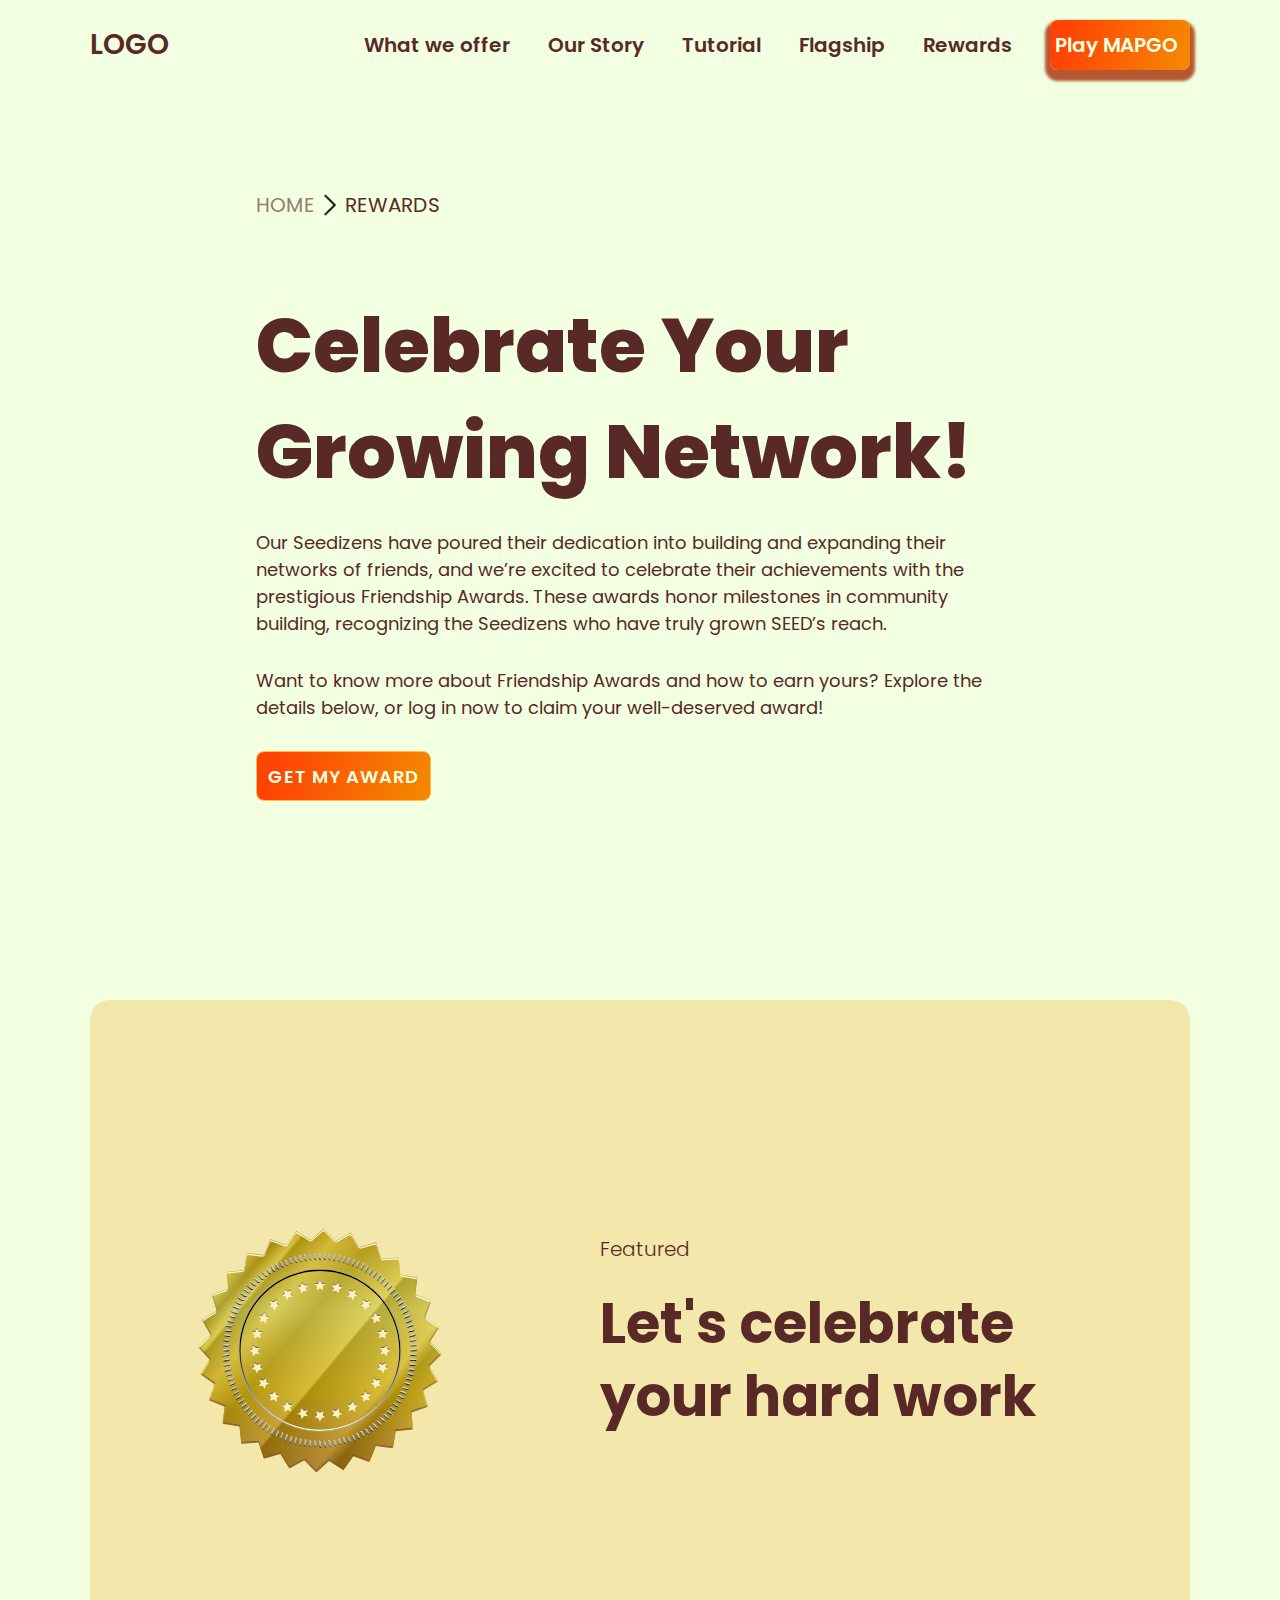
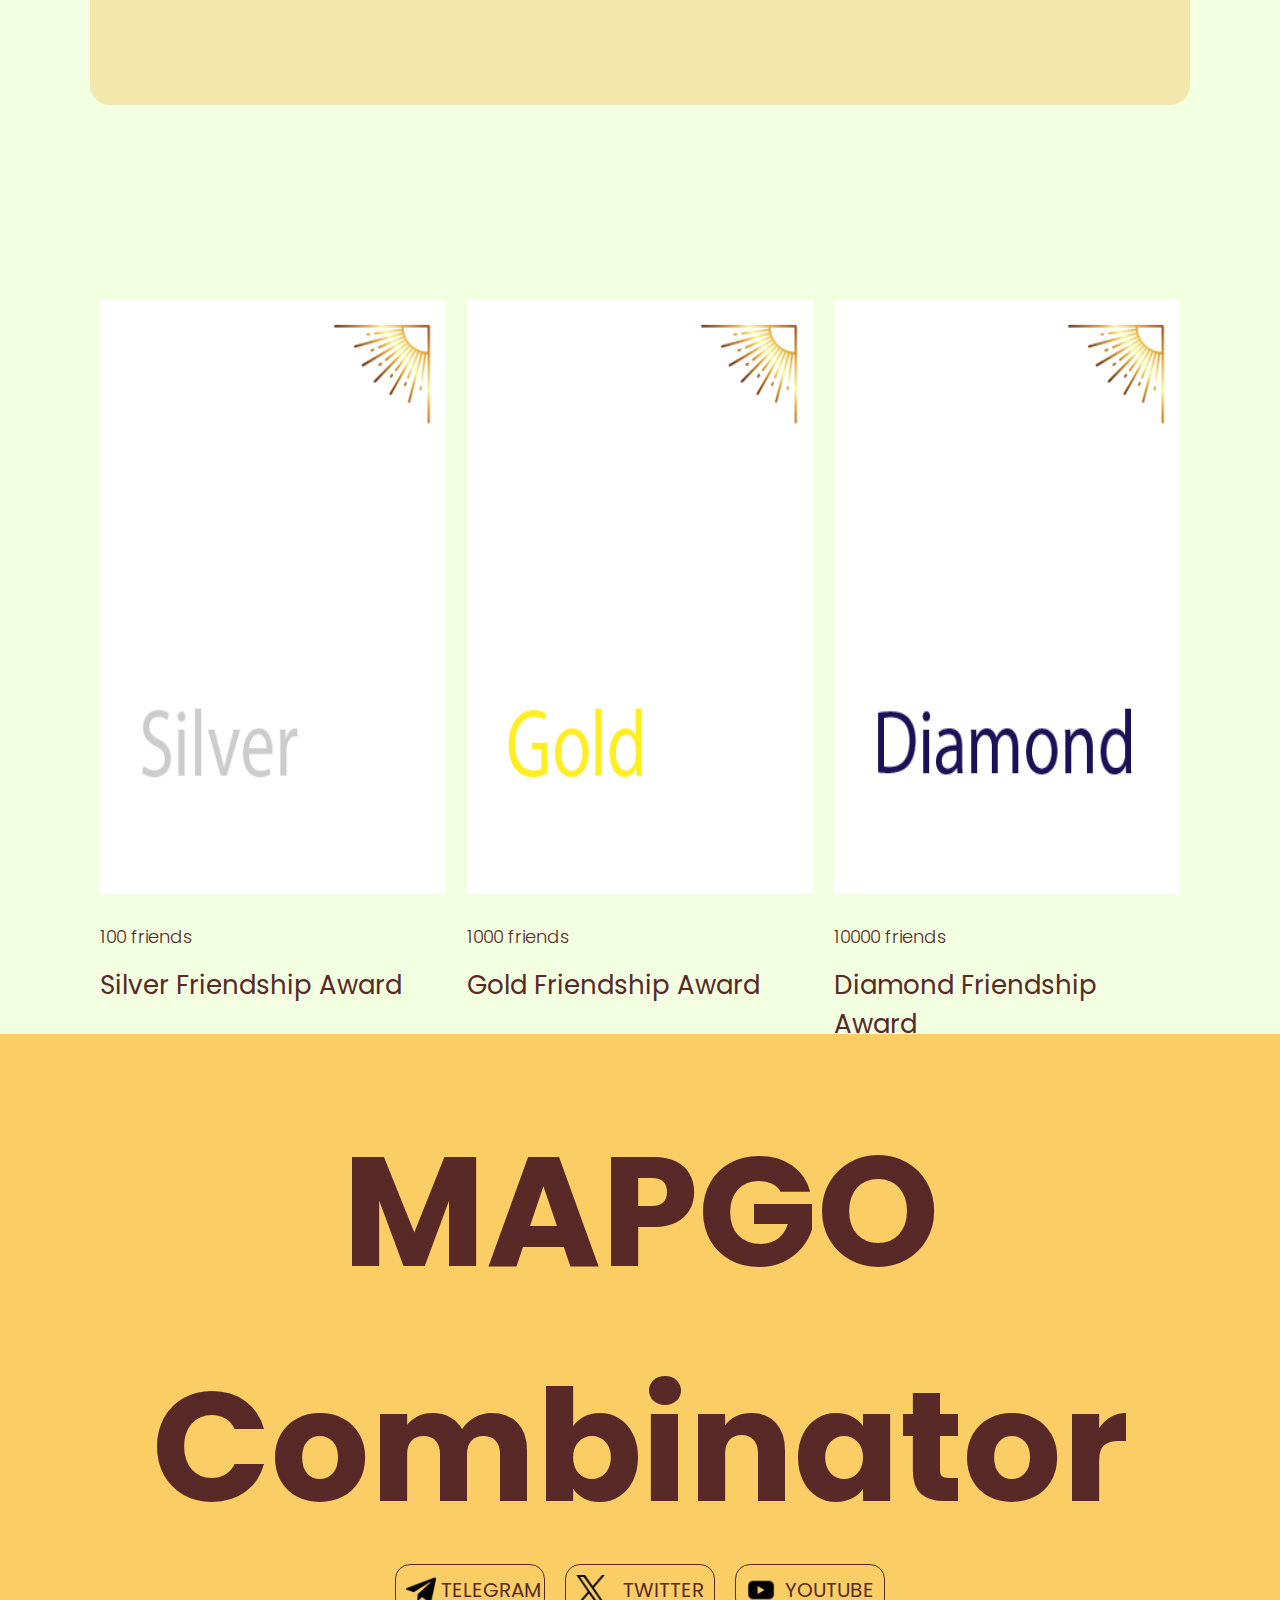
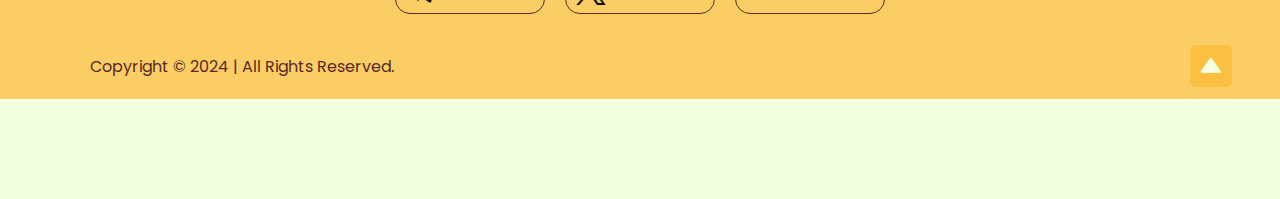
==== rewards.html @ 88f65e8e "Add files via upload" ====
<!DOCTYPE html>
<html lang="en">
<head>
    <meta charset="UTF-8">
    <meta name="viewport" content="width=device-width, initial-scale=1.0">
    <title>MAPGO</title>

    <link id="theme-link" rel="stylesheet" href="./acess/css/light.css" />

    <!-- Boxicon -->
    <link href='https://unpkg.com/boxicons@2.1.4/css/boxicons.min.css' rel='stylesheet' />

</head>
<body>

    <!-- Header -->
    <header class="header">
        <a href="/" class="logo">LOGO <span class="animate"></span></a>
        <div class="bx bx-menu" id="menu-icon">
            <span class="animate"></span>
        </div>
        <nav class="navbar">
            <a href="#">What we offer</a>
            <a href="#" onclick="modal()">Our Story</a>
            <a href="https://the-mapogo-lion.gitbook.io/the-mapogo-lion-coalition" target="_blank" rel="noopener noreferrer">Tutorial</a>
            <a href="#">Flagship</a>
            <a href="/rewards.html">Rewards</a>
            <a href="https://t.me/mapgo_testing_app_bot/myapp2?startapp=5294003492" class="navbar__btn">Play MAPGO</a>

            <span class="active-nav"></span>
        </nav>

    </header>
    <!-- End Header -->

    <!-- Ourstory -->
    <section class="ourstory" id="ourstory">
        <div class="ourstory__video animate">
            <div class="ourstory__video__exit" onclick="videoExit()"><div class="bx bx-x" ></div></div>
            <iframe 
                id="youtube"
                width="100%" 
                height="100%" 
                src="https://www.youtube.com/embed/UA2v48cL2Bw?si=vxOsJZ1zmoVSaG2v" 
                title="YouTube video player" frameborder="0" allow="accelerometer; autoplay; clipboard-write; encrypted-media; gyroscope; picture-in-picture; web-share" referrerpolicy="strict-origin-when-cross-origin" allowfullscreen></iframe>
        </div>
    </section>
    <!-- End Ourstory -->

    <!-- Home Rewards -->
    <section class="homeRewards">
        <div class="homeRewards__nav">
            <div class="homeRewards__nav__title">
                <span>home</span>
            </div>
            <img src="./acess/images/icon/arrow.png" alt="arrow" />
            <div class="homeRewards__nav__title">
                rewards
            </div>
        </div>
        <div class="homeRewards__content">
            <h1>Celebrate Your Growing Network!</h1>
            <p>
                Our Seedizens have poured their dedication into building and expanding their networks of friends, and we’re excited to celebrate their achievements with the prestigious Friendship Awards. These awards honor milestones in community building, recognizing the Seedizens who have truly grown SEED’s reach.
            </p>
            <p>
                Want to know more about Friendship Awards and how to earn yours? Explore the details below, or log in now to claim your well-deserved award!
            </p>
            
            <div class="btn-box">
                <a href="#" class="btn">GET MY AWARD</a>
            </div>
        </div>
    </section>
    <!-- End Home Rewards -->

    <!-- Merit -->
    <section class="merit">
        <div class="merit__bg">
            <div class="merit__img">
                <img src="./acess/images/merit.svg" alt="merit" />
            </div>
            <div class="merit__content">
                <h5>Featured</h5>
                <h1>Let's celebrate your hard work</h1>
            </div>
        </div>
    </section>
    <!-- End Merit -->

    <!-- Reference -->
    <section class="reference">
        <div class="reference__rank">
            <img src="./acess/images/silver.png" alt="silver" />
            <h6>100 friends</h6>
            <h5>Silver Friendship Award</h5>
        </div>
        <div class="reference__rank">
            <img src="./acess/images/gold.png" alt="gold" />
            <h6>1000 friends</h6>
            <h5>Gold Friendship Award</h5>
        </div>
        <div class="reference__rank">
            <img src="./acess/images/diamond.png" alt="diamond" />
            <h6>10000 friends</h6>
            <h5>Diamond Friendship Award</h5>
        </div>
    </section>
    <!-- End Reference -->

    <!-- Social -->
    <section class="social">
        <div class="social__title">
            <h1>MAPGO Combinator</h1>
        </div>
        <div class="social__row">
            <a class="btn-box" href="#">
                <img src="./acess/images/icon/telegram.png" alt="telegram" />
                TELEGRAM
            </a>
            <a class="btn-box" href="#">
                <img src="./acess/images/icon/twitter.png" alt="twitter" />
                TWITTER
            </a>
            <a class="btn-box" href="#">
                <img src="./acess/images/icon/youtube.png" alt="youtube" />
                YOUTUBE
            </a>
        </div>
    </section>
    <!-- End Social -->

    <!-- Footer -->
    <footer class="footer">
        <div class="footer-text">
            <p>Copyright &copy; 2024 | All Rights Reserved.</p>

            <span class="animate scroll"></span>
        </div>

        <div class="footer-iconTop">
            <a href="#"><i class='bx bxs-up-arrow' ></i></a>

            <span class="animate scroll"></span>
        </div>
    </footer>
    <!-- End Footer -->

    <script src="./acess/js/main.js"></script>

</body>
</html>
---- acess/css/light.css ----
@import url("https://fonts.googleapis.com/css2?family=Noto+Sans:ital,wght@0,100;0,200;0,300;0,400;0,500;0,600;0,800;0,900;1,300;1,400;1,500;1,700;1,800&family=Poppins:ital,wght@0,100;0,200;0,300;0,400;0,500;0,600;0,700;0,800;0,900;1,100;1,200;1,300;1,400;1,500;1,600;1,700;1,800;1,900&display=swap");
/* Reset CSS */
* {
  margin: 0;
  padding: 0;
  box-sizing: border-box;
  text-decoration: none;
  border: none;
  outline: none;
  scroll-behavior: smooth;
  font-family: 'Poppins', sans-serif; }

html {
  font-size: 62.5%;
  overflow-x: hidden; }

body {
  background: #f2ffe0;
  color: #582927; }

/* =====> Header <===== */
.header {
  position: relative;
  top: 100px;
  left: 0;
  width: 100%;
  margin-top: -100px;
  padding: 20px 7%;
  background: transparent;
  display: flex;
  justify-content: space-between;
  align-items: center;
  transition: .3s;
  z-index: 100; }
  .header .sticky {
    background: #facd65; }
  .header .logo {
    position: relative;
    font-size: 28px;
    color: #582927;
    font-weight: 600; }

.navbar {
  position: relative; }
  .navbar__btn,
  .navbar a {
    font-size: 20px;
    color: #582927;
    font-weight: 600;
    margin-left: 35px;
    transition: .3s; }
    .navbar__btn:hover, .navbar__btn.active,
    .navbar a:hover,
    .navbar a.active {
      color: #fac042; }
  .navbar__btn {
    display: inline-block;
    background: linear-gradient(107deg, #ff4305 11.1%, #f58700 95.3%);
    color: #f2ffe0 !important;
    padding: 10px 5px;
    width: 140px;
    height: 50px;
    border-radius: 8px;
    box-shadow: 0px 6px 3px 5px rgba(165, 45, 5, 0.8);
    cursor: pointer;
    transition: .3s; }
    .navbar__btn:hover {
      color: #f2ffe0;
      box-shadow: 0px 0px 0px 0px transparent;
      transform: translateY(5px); }

#menu-icon {
  position: relative;
  font-size: 36px;
  color: #582927;
  cursor: pointer;
  display: none; }

section {
  padding: 10px 7% 20px; }

/* =====> End Header <===== */
/* =====> Home <===== */
.home {
  position: relative;
  display: flex;
  align-items: center;
  min-height: 100vh;
  padding: 0 7%; }
  .home__bg {
    position: absolute;
    width: 100%;
    height: 100vh;
    margin-left: -7%;
    z-index: 0; }
    .home__bg img {
      width: 100%;
      height: 100%; }
  .home__lightDark {
    position: absolute;
    top: 115px;
    right: 44px;
    width: 150px;
    height: 150px;
    border-radius: 100%;
    cursor: pointer;
    transition: .5s;
    z-index: 1; }
    .home__lightDark #light {
      display: block; }
    .home__lightDark #dark {
      display: none; }
    .home__lightDark img {
      width: 100%;
      height: 100%; }
    .home__lightDark:hover {
      background: #facd65;
      scale: .9;
      box-shadow: 0 0 25px 10px #fac042; }
  .home__content {
    max-width: 50%; }
    .home__content h1 {
      position: relative;
      display: inline-block;
      font-size: 80px;
      font-weight: 700;
      line-height: 1.3; }
    .home__content p {
      position: relative;
      font-size: 16px;
      margin: 20px 0 40px; }

.btn-box {
  position: relative;
  display: flex;
  justify-content: space-between;
  width: 345px;
  height: 50px; }
  .btn-box .btn {
    position: relative;
    display: inline-flex;
    justify-content: center;
    align-items: center;
    width: 150px;
    height: 100%;
    background: linear-gradient(107deg, #ff4305 11.1%, #f58700 95.3%);
    border: 0.2px solid #fac042;
    border-radius: 8px;
    font-size: 18px;
    font-weight: 600;
    letter-spacing: 1px;
    color: #f2ffe0;
    overflow: hidden;
    transition: .5s;
    z-index: 1; }
    .btn-box .btn:before {
      content: '';
      position: absolute;
      top: 0;
      left: 0;
      width: 0;
      height: 100%;
      background: #f2ffe0;
      transition: .4s;
      z-index: -1; }
    .btn-box .btn:hover::before {
      width: 100%; }
    .btn-box .btn:hover {
      color: #fac042; }

.home__img {
  display: flex;
  position: relative;
  max-width: 50%; }
  .home__img img {
    width: 80%;
    height: 80%;
    margin: 0 auto; }

/* =====> End Home <===== */
/* =====> Ourstory <===== */
.ourstory {
  position: fixed;
  top: 0;
  left: 0;
  display: none;
  width: 100%;
  height: 100vh;
  background: rgba(0, 0, 0, 0.6);
  transition: .3s;
  z-index: 999;
  /* Add Zoom Animation */ }
  .ourstory__video {
    background: #000;
    width: 80%;
    height: 80%;
    margin: 80px auto;
    padding: 20px;
    border: 3px solid #f2ffe0;
    border-radius: 24px; }
    .ourstory__video__exit {
      display: none; }
  .ourstory .animate {
    -webkit-animation: animatezoom 0.6s;
    animation: animatezoom 0.6s; }
@-webkit-keyframes animatezoom {
  from {
    -webkit-transform: scale(0); }
  to {
    -webkit-transform: scale(1); } }
@keyframes animatezoom {
  from {
    transform: scale(0); }
  to {
    transform: scale(1); } }
/* =====> End Oustory <===== */
/* =====> What We Offer <===== */
.whatweoffer {
  display: flex;
  width: 100%;
  justify-content: center; }
  .whatweoffer__maxwidth {
    max-width: 1200px;
    padding: 50px 0; }
    .whatweoffer__maxwidth p {
      text-align: center;
      font-size: 30px; }
    .whatweoffer__maxwidth .whatweoffer__row {
      display: flex;
      width: 100%;
      margin-top: 50px; }
      .whatweoffer__maxwidth .whatweoffer__row .whatweoffer__col {
        width: 33.3333%;
        height: 500px;
        padding: 20px; }
        .whatweoffer__maxwidth .whatweoffer__row .whatweoffer__col .card {
          position: relative;
          background: #fff;
          width: 100%;
          height: 100%;
          padding: 15px;
          text-align: center;
          border-radius: 38px 0px 38px 0px;
          border: 1px solid #fac042;
          box-shadow: rgba(245, 135, 0, 0.4) 5px 5px, rgba(245, 135, 0, 0.3) 10px 10px, rgba(245, 135, 0, 0.2) 15px 15px, rgba(245, 135, 0, 0.1) 20px 20px, rgba(245, 135, 0, 0.05) 25px 25px; }
          .whatweoffer__maxwidth .whatweoffer__row .whatweoffer__col .card__subtitle {
            height: auto;
            width: 100%;
            font-size: 14px;
            margin-top: 20px; }
          .whatweoffer__maxwidth .whatweoffer__row .whatweoffer__col .card__title {
            width: 100%;
            font-size: 30px;
            margin: 28px 0; }
          .whatweoffer__maxwidth .whatweoffer__row .whatweoffer__col .card__content {
            font-size: 16px;
            margin-bottom: 20px;
            overflow: hidden;
            display: -webkit-box;
            -webkit-line-clamp: 10;
            line-clamp: 10;
            -webkit-box-orient: vertical; }
          .whatweoffer__maxwidth .whatweoffer__row .whatweoffer__col .card__line {
            position: absolute;
            left: 15px;
            bottom: 25px;
            width: 85px;
            border: 2px solid #fac042;
            border-radius: 2px; }

/* =====> End What We Offer <===== */
/* =====> Flagship <===== */
.flagship {
  position: relative;
  width: 100%;
  height: 100%;
  text-align: center;
  margin-top: 30px; }
  .flagship__title {
    text-align: center;
    width: 100%;
    height: 120px;
    font-size: 46px;
    font-weight: 600; }
  .flagship__content {
    width: 100%; }
    .flagship__content__col {
      width: 100%;
      padding: 10px 20px;
      margin: 0 auto;
      max-width: 1200px; }
      .flagship__content__col .number {
        font-size: 30px;
        font-weight: 600; }
      .flagship__content__col .text {
        text-transform: uppercase;
        font-size: 20px; }
      .flagship__content__col .line {
        position: relative;
        margin: 0 auto;
        width: 30%;
        border: 1px solid #facd65; }
        .flagship__content__col .line::before {
          content: '';
          position: absolute;
          background: #582927;
          top: -7.5px;
          left: 0;
          width: 15px;
          height: 15px;
          border-radius: 100%;
          box-shadow: 3px 3px #fac042; }

/* =====> End Flagship <===== */
/* =====> Social <===== */
.social {
  width: 100%;
  min-height: 50vh;
  text-align: center;
  margin-top: 30px;
  background: #facd65; }
  .social__title {
    margin-top: 50px;
    font-size: 78px; }
  .social__row {
    display: flex;
    justify-content: center;
    width: 100%; }
    .social__row .btn-box {
      width: 150px;
      height: 50px;
      margin: 0 10px;
      padding: 10px;
      border: 1px solid #582927;
      font-size: 20px;
      border-radius: 15px;
      color: #582927;
      cursor: pointer;
      transition: .3s; }
      .social__row .btn-box img {
        width: 30px;
        height: 30px;
        margin-right: 5px; }
      .social__row .btn-box:hover {
        opacity: .5; }

/* =====> End Social <===== */
/* =====> Footer <===== */
.footer {
  position: relative;
  display: flex;
  justify-content: space-between;
  align-items: center;
  flex-wrap: wrap;
  padding: 20px 7%;
  background: #facd65; }
  .footer-text, .footer-iconTop {
    position: relative; }
  .footer-text p {
    font-size: 16px; }
  .footer-iconTop a {
    position: absolute;
    bottom: -20px;
    display: inline-flex;
    justify-content: center;
    align-items: center;
    padding: 8px;
    background: #fac042;
    border: 0.2px solid #fac042;
    border-radius: 6px;
    overflow: hidden;
    z-index: 1; }
  .footer-iconTop a::before {
    content: '';
    position: absolute;
    top: 0;
    left: 0;
    width: 0;
    height: 100%;
    background: #f2ffe0;
    transition: .5s;
    z-index: -1; }
  .footer-iconTop a:hover::before {
    width: 100%; }
  .footer-iconTop a i {
    font-size: 24px;
    color: #f2ffe0;
    transition: .5s; }
  .footer-iconTop a:hover i {
    color: #fac042; }

/* =====> End Footer <===== */
/* ==========> Rewards <========== */
.homeRewards {
  min-height: 100vh;
  margin-top: 100px;
  padding: 100px 20% 20px; }
  .homeRewards__nav {
    display: flex;
    margin-bottom: 73px;
    text-transform: uppercase; }
    .homeRewards__nav__title {
      font-size: 20px; }
      .homeRewards__nav__title span {
        opacity: .6; }
    .homeRewards__nav img {
      width: 30px;
      height: 30px; }
  .homeRewards__content {
    margin-bottom: 24px; }
    .homeRewards__content h1 {
      color: #582927;
      font-size: 76px;
      line-height: 106px;
      font-weight: 800;
      margin-bottom: 24px; }
    .homeRewards__content p {
      color: #582927;
      font-size: 18px;
      margin-bottom: 30px; }
    .homeRewards__content .btn-box .btn {
      width: 175px; }

/* ==========> End Rewards <========== */
/* ==========> End Mertit <========== */
.merit {
  min-height: 100vh; }
  .merit__bg {
    display: flex;
    background: #f3e7ac;
    width: 100%;
    padding: 200px 20px;
    justify-content: center;
    border-radius: 20px;
    gap: 110px; }
  .merit__img {
    max-width: 50%;
    height: 100%; }
    .merit__img img {
      width: 100%;
      height: 100%; }
  .merit__content {
    max-width: 50%;
    width: 50%;
    height: 100%;
    padding: 10px 20px; }
    .merit__content h5 {
      margin: 24px 0;
      font-size: 20px;
      font-weight: 300; }
    .merit__content h1 {
      position: relative;
      display: inline-block;
      font-size: 56px;
      font-weight: 700;
      line-height: 1.3; }

/* ==========> End Mertit <========== */
/* ==========> Reference <========== */
.reference {
  display: flex;
  width: 100%;
  justify-content: space-between;
  margin-bottom: 120px; }
  .reference__rank {
    max-width: 33.33%;
    padding: 0 10px; }
    .reference__rank img {
      width: 100%;
      height: 100%; }
    .reference__rank h6 {
      margin: 24px 0 16px 0;
      font-size: 18px;
      font-weight: 300; }
    .reference__rank h5 {
      font-size: 26px;
      font-weight: 400; }

/* ==========> End Reference <========== */
/* ==========> Resposive <========== */
@media (max-width: 1200px) {
  html {
    font-size: 55%; }

  .navbar__btn,
  .navbar a {
    font-size: 18px;
    color: #582927;
    font-weight: 600;
    margin-left: 24px;
    transition: .3s; }
    .navbar__btn:hover, .navbar__btn.active,
    .navbar a:hover,
    .navbar a.active {
      color: #fac042; }
  .navbar__btn {
    padding: 12px 5px;
    width: 125px;
    height: 50px;
    box-shadow: 0px 5px 2px 4px rgba(165, 45, 5, 0.8); }

  .whatweoffer__maxwidth .whatweoffer__row .whatweoffer__col .card__content {
    font-size: 16px;
    display: -webkit-box;
    -webkit-line-clamp: 6;
    line-clamp: 6;
    -webkit-box-orient: vertical; }

  .social__title {
    font-size: 48px; } }
@media (max-width: 991px) {
  .header {
    padding: 20px 4%; }

  section {
    padding: 10rem 4% 20px; }

  .home {
    padding: 0 4%; }
    .home__bg {
      margin-left: -4% !important; }

  .social {
    margin-top: 20px; }
    .social__row .btn-box {
      width: 130px;
      height: 45px;
      margin: 0 10px;
      padding: 10px;
      font-size: 16px;
      border-radius: 15px; }
      .social__row .btn-box img {
        width: 30px;
        height: 30px;
        margin-right: 5px; }

  .whatweoffer {
    display: flex; }
    .whatweoffer__maxwidth p {
      text-align: center;
      font-size: 30px; }
    .whatweoffer__maxwidth .whatweoffer__row {
      display: flex;
      flex-wrap: wrap;
      width: 100%;
      margin-top: 50px; }
      .whatweoffer__maxwidth .whatweoffer__row .whatweoffer__col {
        width: 100%;
        height: 500px;
        padding: 20px; }
        .whatweoffer__maxwidth .whatweoffer__row .whatweoffer__col .card {
          width: 100%;
          height: 100%;
          padding: 15px;
          text-align: center; }
          .whatweoffer__maxwidth .whatweoffer__row .whatweoffer__col .card__subtitle {
            height: auto;
            width: 100%;
            font-size: 14px;
            margin-top: 20px; }
          .whatweoffer__maxwidth .whatweoffer__row .whatweoffer__col .card__title {
            font-size: 28px;
            margin: 24px 0; }
          .whatweoffer__maxwidth .whatweoffer__row .whatweoffer__col .card__content {
            font-size: 16px;
            display: -webkit-box;
            -webkit-line-clamp: 6;
            line-clamp: 6;
            -webkit-box-orient: vertical; }

  .footer {
    padding: 20px 4%; }
    .footer-iconTop a {
      right: 0px; }

  .homeRewards {
    min-height: 75vh;
    margin-top: 50px;
    padding: 80px 7% 15px; }
    .homeRewards__nav {
      margin-bottom: 60px; }
      .homeRewards__nav__title {
        font-size: 16px; }
      .homeRewards__nav img {
        width: 22px;
        height: 22px; }
    .homeRewards__content h1 {
      font-size: 42px;
      line-height: 68px; }
    .homeRewards__content p {
      font-size: 16px; }
    .homeRewards__content .btn-box .btn {
      font-size: 14px;
      width: 155px; }

  .merit {
    min-height: 75vh; }
    .merit__bg {
      flex-wrap: wrap;
      width: 100%;
      padding: 80px 30px;
      gap: 0px;
      border-radius: 35px; }
    .merit__img {
      width: 50%; }
      .merit__img img {
        width: 100%;
        height: 100%; }
    .merit__content {
      max-width: 100%;
      width: 100%;
      height: 100%;
      padding: 10px 20px; }
      .merit__content h5 {
        margin: 20px 0;
        font-size: 20px; }
      .merit__content h1 {
        font-size: 46px; }

  .reference {
    display: flex;
    justify-content: center;
    margin-bottom: 50px;
    flex-direction: column;
    align-items: center; }
    .reference__rank {
      max-width: 100%;
      margin-bottom: 76px; }
      .reference__rank h6 {
        margin: 24px 0 16px 0;
        font-size: 18px;
        font-weight: 300; }
      .reference__rank h5 {
        font-size: 24px;
        font-weight: 400; } }
@media (max-width: 768px) {
  .header {
    background: #f2ffe0; }

  #menu-icon {
    display: block; }

  .navbar {
    position: absolute;
    top: 100%;
    left: -100%;
    width: 100%;
    height: 100vh;
    padding: 10px 4%;
    background: #fac042;
    box-shadow: 0 50px 10px rgba(0, 0, 0, 0.2);
    transition: .25s ease;
    transition-delay: .25s;
    z-index: 1; }
    .navbar.active {
      left: 0;
      transition-delay: 0s; }
    .navbar .active-nav {
      position: absolute;
      top: 0;
      left: -100%;
      width: 100%;
      height: 100vh;
      background: #f2ffe0;
      border-top: 1px solid rgba(0, 0, 0, 0.2);
      transition: .25s ease;
      transition-delay: 0s;
      z-index: -1; }
    .navbar.active .active-nav {
      left: 0;
      transition-delay: .25s; }
    .navbar a {
      display: block;
      font-size: 16px;
      margin: 16px 0;
      transform: translateX(-200px);
      transition: .25s ease;
      transition-delay: 0s; }
    .navbar.active a {
      transform: translate(0);
      transition-delay: .25s; }
    .navbar__btn {
      width: 110px;
      box-shadow: 0px 4px 1px 3px rgba(165, 45, 5, 0.8);
      margin: 0 !important;
      transform: translate(0);
      transition-delay: .25s; }
      .navbar__btn:hover {
        transform: translateY(5px) !important; }
    .navbar a, .navbar__btn {
      font-size: 16px; }

  .ourstory {
    width: 100%;
    height: 100vh; }
    .ourstory__video {
      position: relative;
      width: 100%;
      height: 80%;
      margin: 80px auto;
      padding: 15px; }
      .ourstory__video__exit {
        display: block;
        position: absolute;
        top: 5px;
        right: 5px;
        width: 24px;
        height: 24px;
        background: #fff;
        border-radius: 24px;
        cursor: pointer;
        transition: .3s; }
        .ourstory__video__exit .bx {
          color: #582927;
          font-size: 24px;
          font-weight: 500; }
        .ourstory__video__exit:hover {
          opacity: .5; }

  .home {
    display: flex;
    flex-wrap: wrap;
    justify-content: center;
    margin-top: 100px; }
    .home__bg {
      margin-left: 0 !important; }
    .home__lightDark {
      top: 30%;
      right: 44px;
      width: 120px;
      height: 120px;
      z-index: 1; }
      .home__lightDark:hover {
        box-shadow: 0 0 25px 10px #fac042; }
    .home__content {
      max-width: 100%;
      height: 100%; }
      .home__content h1 {
        position: relative;
        display: inline-block;
        font-size: 56px;
        font-weight: 700;
        line-height: 1.3; }
      .home__content p {
        position: relative;
        font-size: 16px;
        margin: 20px 0 40px; }
    .home__img {
      max-width: 60%; }

  .whatweoffer__maxwidth p {
    font-size: 16px; }

  .flagship {
    margin-top: 0; }
    .flagship__content .line {
      width: 40%; }

  .homeRewards {
    min-height: 75vh;
    margin-top: 50px;
    padding: 60px 4% 15px; } }
@media (max-width: 520px) {
  html {
    font-size: 50%; }

  .ourstory {
    width: 100%;
    height: 100vh; }
    .ourstory__video {
      width: 100%;
      height: 50%;
      margin: 25vh auto;
      padding: 15px; }

  .home__content h1 {
    display: flex;
    flex-direction: column; }
  .home .btn-box {
    justify-content: center; }
  .home__lightDark {
    top: 50%;
    right: 44px;
    width: 110px;
    height: 110px;
    z-index: 1; }
    .home__lightDark:hover {
      box-shadow: 0 0 25px 10px #fac042; }

  .flagship {
    margin-top: 0; }
    .flagship__content .line {
      width: 45%; } }
@media (max-width: 462px) {
  .home__content h1 {
    font-size: 42px; }
  .home__img {
    max-width: 100%; }
    .home__img img {
      width: 60%; }

  .whatweoffer__maxwidth .whatweoffer__row .whatweoffer__col {
    width: 100%;
    height: 450px;
    padding: 20px; }

  .flagship {
    margin-top: 0; }
    .flagship__content .line {
      width: 70%; }

  .social__title {
    margin: 0 0 10px 0;
    font-size: 36px; }
  .social__row {
    flex-wrap: wrap;
    justify-content: center; }
    .social__row .btn-box {
      margin: 5px; }
      .social__row .btn-box img {
        width: 20px;
        height: 20px; }

  .footer {
    flex-direction: column-reverse; }

  .footer p {
    margin-top: 40px;
    text-align: center; }

  .footer-iconTop a {
    margin-bottom: 10px;
    transform: translateX(50%); }

  .merit__bg {
    flex-wrap: wrap;
    width: 100%;
    height: 100%;
    padding: 50px 10px; }
  .merit__img {
    max-width: 100%;
    width: 70%; }
  .merit__content {
    padding: 10px 15px; } }
@media (max-width: 371px) {
  .home {
    justify-content: center; }

  .home__content {
    display: flex;
    align-items: center;
    flex-direction: column;
    text-align: center; }

  .home-content h1 {
    font-size: 50px; }

  .social {
    margin-top: 20px; }
    .social__title h1 {
      font-size: 42px; }
    .social__row .btn-box {
      width: 120px;
      height: 45px;
      margin: 10px;
      padding: 10px;
      font-size: 14px; }
      .social__row .btn-box img {
        width: 24px;
        height: 24px;
        margin-right: 2px; }

  .footer-iconTop a {
    margin-bottom: 0px;
    transform: translateX(50%); } }

/*# sourceMappingURL=light.css.map */
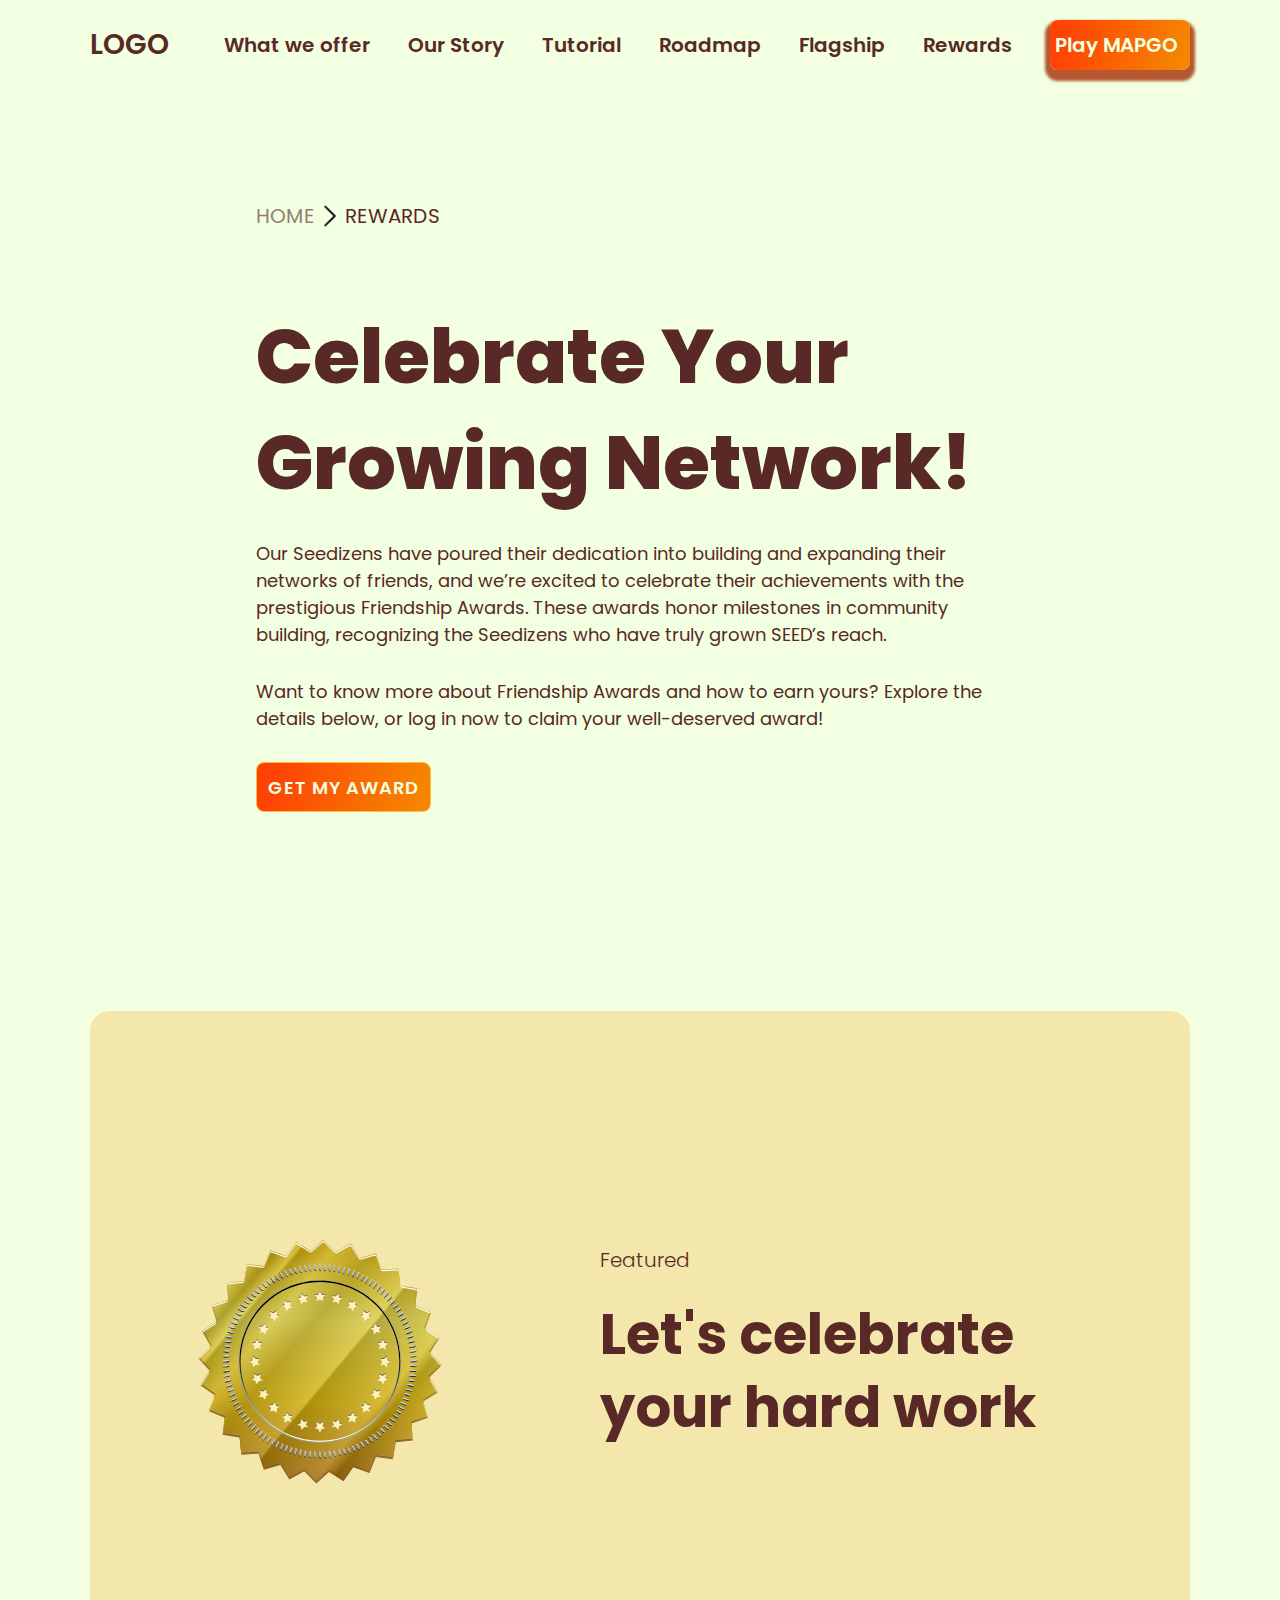
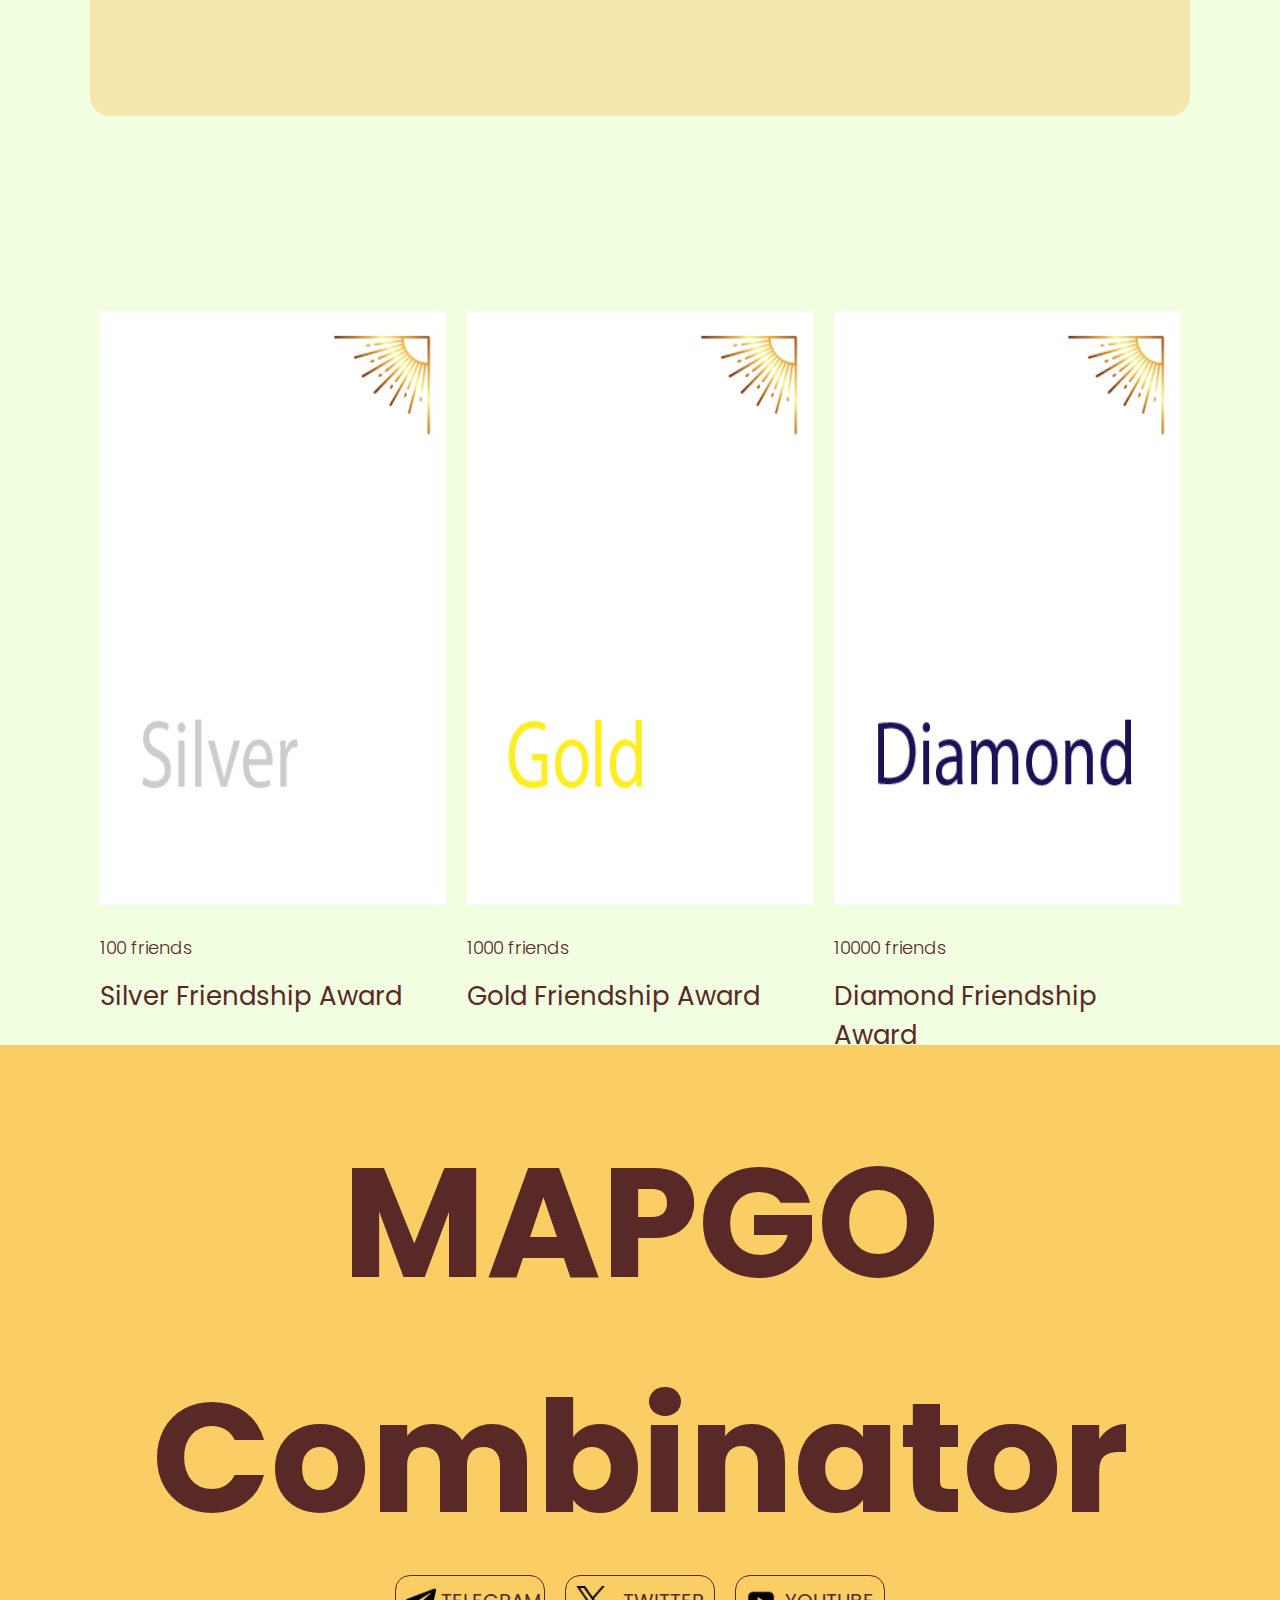
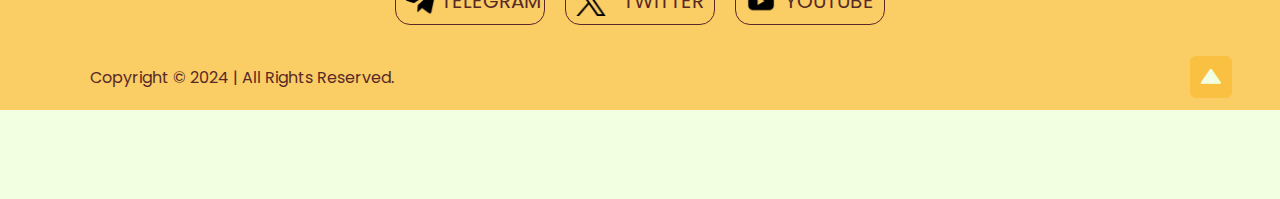
==== commit 18b302ef: "add roadmap" ====
--- a/rewards.html
+++ b/rewards.html
@@ -6,6 +6,7 @@
     <title>MAPGO</title>
 
     <link id="theme-link" rel="stylesheet" href="./acess/css/light.css" />
+    <link id="bgStar" rel="stylesheet" href="./acess/css/bg-star.css" />
 
     <!-- Boxicon -->
     <link href='https://unpkg.com/boxicons@2.1.4/css/boxicons.min.css' rel='stylesheet' />
@@ -20,18 +21,28 @@
             <span class="animate"></span>
         </div>
         <nav class="navbar">
-            <a href="#">What we offer</a>
+            <a href="#whatweoffer">What we offer</a>
             <a href="#" onclick="modal()">Our Story</a>
             <a href="https://the-mapogo-lion.gitbook.io/the-mapogo-lion-coalition" target="_blank" rel="noopener noreferrer">Tutorial</a>
-            <a href="#">Flagship</a>
+            <a href="#roadmap">Roadmap</a>
+            <a href="#flagship">Flagship</a>
             <a href="/rewards.html">Rewards</a>
-            <a href="https://t.me/mapgo_testing_app_bot/myapp2?startapp=5294003492" class="navbar__btn">Play MAPGO</a>
+            <a href="https://t.me/mapgo_testing_app_bot/myapp2?startapp=5294003492" class="navbar__btn" target="_blank" rel="noopener noreferrer">Play MAPGO</a>
 
             <span class="active-nav"></span>
         </nav>
 
     </header>
     <!-- End Header -->
+
+    <!-- Background Animation -->
+    <div class="bg-animation">
+        <div id="stars"></div>
+        <div id="stars2"></div>
+        <div id="stars3"></div>
+        <div id="stars4"></div>
+    </div>
+    <!-- End Background Animation -->
 
     <!-- Ourstory -->
     <section class="ourstory" id="ourstory">
--- a/acess/css/light.css
+++ b/acess/css/light.css
@@ -21,10 +21,10 @@
 /* =====> Header <===== */
 .header {
   position: relative;
-  top: 100px;
+  top: 89px;
   left: 0;
   width: 100%;
-  margin-top: -100px;
+  margin-top: -89px;
   padding: 20px 7%;
   background: transparent;
   display: flex;
@@ -269,6 +269,77 @@
             border-radius: 2px; }
 
 /* =====> End What We Offer <===== */
+/* =====>Roadmap <===== */
+.roadmap {
+  padding: 60px 20px;
+  background: #f2ffe0;
+  text-align: center; }
+  .roadmap__title {
+    font-size: 46px;
+    color: #582927;
+    margin-bottom: 50px; }
+  .roadmap__timeline {
+    position: relative;
+    max-width: 1000px;
+    margin: 0 auto;
+    padding: 20px 0; }
+    .roadmap__timeline::before {
+      content: '';
+      position: absolute;
+      top: 0;
+      left: 50%;
+      width: 4px;
+      height: 100%;
+      background: #facd65;
+      transform: translateX(-50%); }
+  .roadmap__item {
+    width: 50%;
+    padding: 20px;
+    position: relative; }
+    .roadmap__item--left {
+      left: 0;
+      text-align: right; }
+    .roadmap__item--right {
+      left: 50%; }
+    .roadmap__item::before {
+      content: '';
+      position: absolute;
+      top: 20px;
+      width: 15px;
+      height: 15px;
+      background: #facd65;
+      border-radius: 50%;
+      border: 2px solid #fff;
+      box-shadow: 0 0 5px rgba(0, 0, 0, 0.2); }
+    .roadmap__item--left::before {
+      right: -8px; }
+    .roadmap__item--right::before {
+      left: -8px; }
+  .roadmap__content {
+    background: #fff;
+    padding: 15px 25px;
+    border-radius: 10px;
+    box-shadow: 0 2px 10px rgba(0, 0, 0, 0.1); }
+    .roadmap__content h3 {
+      margin: 0 0 10px;
+      font-size: 1.5rem;
+      color: #582927; }
+    .roadmap__content p {
+      margin: 0 0 10px;
+      color: #582927; }
+  .roadmap__phase {
+    font-weight: bold;
+    color: #582927; }
+  .roadmap__description {
+    font-size: 1rem;
+    color: #582927; }
+  .roadmap__date {
+    display: block;
+    font-weight: bold;
+    color: #fac042;
+    margin-top: 10px; }
+
+/* =====> End Roadmap <===== */
 /* =====> Flagship <===== */
 .flagship {
   position: relative;
@@ -519,6 +590,9 @@
     padding: 0 4%; }
     .home__bg {
       margin-left: -4% !important; }
+    .home__lightDark {
+      width: 110px;
+      height: 110px; }
 
   .social {
     margin-top: 20px; }
@@ -725,8 +799,8 @@
     .home__bg {
       margin-left: 0 !important; }
     .home__lightDark {
-      top: 30%;
-      right: 44px;
+      top: 35%;
+      right: 40px;
       width: 120px;
       height: 120px;
       z-index: 1; }
--- a/acess/css/bg-star.css
+++ b/acess/css/bg-star.css
@@ -0,0 +1,129 @@
+
+.bg-animation {
+    position: fixed;
+    top: 0;
+    left: 0;
+    width: 100%;
+    height: 100%;
+    z-index: -9999;
+}
+
+#stars {
+    width: 1px;
+    height: 1px;
+    background: transparent;
+    box-shadow: 117px 1613px #c49952, 1488px 635px #c49952, 944px 914px #c49952, 647px 277px #c49952, 1792px 1205px #c49952, 656px 1517px #c49952, 820px 1839px #c49952, 1153px 1400px #c49952, 870px 13px #c49952, 550px 702px #c49952, 1155px 1056px #c49952, 88px 1709px #c49952, 1450px 1090px #c49952, 1929px 457px #c49952, 1390px 905px #c49952, 1771px 269px #c49952, 1741px 669px #c49952, 432px 64px #c49952, 563px 996px #c49952, 1918px 1873px #c49952, 1845px 1211px #c49952, 231px 1503px #c49952, 37px 220px #c49952, 1970px 495px #c49952, 1812px 925px #c49952, 67px 1398px #c49952, 535px 279px #c49952, 1837px 829px #c49952, 1945px 685px #c49952, 1677px 1817px #c49952, 1317px 1415px #c49952, 1785px 905px #c49952, 1787px 1554px #c49952, 802px 1296px #c49952, 512px 1101px #c49952, 583px 1364px #c49952, 336px 558px #c49952, 979px 334px #c49952, 106px 792px #c49952, 204px 34px #c49952, 1845px 1763px #c49952, 445px 1599px #c49952, 386px 453px #c49952, 471px 952px #c49952, 1466px 1676px #c49952, 1885px 303px #c49952, 51px 1717px #c49952, 1211px 299px #c49952, 1546px 1887px #c49952, 1067px 33px #c49952, 1088px 1326px #c49952, 1938px 760px #c49952, 470px 648px #c49952, 1213px 269px #c49952, 1767px 78px #c49952, 977px 976px #c49952, 1926px 175px #c49952, 722px 1512px #c49952, 945px 227px #c49952, 1811px 99px #c49952, 1912px 1406px #c49952, 1602px 1243px #c49952, 610px 449px #c49952, 654px 1393px #c49952, 1930px 1193px #c49952, 258px 1184px #c49952, 89px 265px #c49952, 824px 1494px #c49952, 1506px 1435px #c49952, 1027px 753px #c49952, 1px 1197px #c49952, 530px 1161px #c49952, 864px 1555px #c49952, 1610px 1604px #c49952, 1035px 1114px #c49952, 1456px 133px #c49952, 1196px 1253px #c49952, 361px 1037px #c49952, 834px 351px #c49952, 436px 1676px #c49952, 1194px 1007px #c49952, 1141px 647px #c49952, 319px 454px #c49952, 937px 1769px #c49952, 1872px 1013px #c49952, 733px 643px #c49952, 1250px 511px #c49952, 189px 296px #c49952, 1639px 163px #c49952, 1584px 336px #c49952, 1912px 1343px #c49952, 1298px 1307px #c49952, 1750px 902px #c49952, 1129px 845px #c49952, 1899px 1470px #c49952, 1427px 232px #c49952, 1391px 838px #c49952, 1225px 1819px #c49952, 190px 1366px #c49952, 1865px 518px #c49952, 203px 1383px #c49952, 1455px 614px #c49952, 423px 354px #c49952, 1678px 1790px #c49952, 241px 608px #c49952, 1089px 730px #c49952, 1342px 38px #c49952, 1848px 249px #c49952, 1874px 1785px #c49952, 1040px 1837px #c49952, 751px 261px #c49952, 510px 1975px #c49952, 52px 795px #c49952, 1786px 1310px #c49952, 498px 712px #c49952, 190px 375px #c49952, 1341px 722px #c49952, 43px 1394px #c49952, 1821px 1687px #c49952, 106px 130px #c49952, 1717px 1978px #c49952, 168px 151px #c49952, 183px 740px #c49952, 945px 1381px #c49952, 669px 1170px #c49952, 1285px 1816px #c49952, 110px 1217px #c49952, 1623px 813px #c49952, 869px 647px #c49952, 867px 582px #c49952, 735px 1240px #c49952, 519px 1896px #c49952, 132px 156px #c49952, 1649px 193px #c49952, 241px 1109px #c49952, 643px 484px #c49952, 574px 1282px #c49952, 1952px 564px #c49952, 1978px 145px #c49952, 329px 903px #c49952, 1674px 617px #c49952, 1978px 558px #c49952, 1808px 1715px #c49952, 1526px 1238px #c49952, 475px 1330px #c49952, 810px 425px #c49952, 1709px 634px #c49952, 1658px 336px #c49952, 425px 194px #c49952, 352px 96px #c49952, 148px 180px #c49952, 1139px 1046px #c49952, 1809px 1233px #c49952, 1669px 171px #c49952, 263px 1394px #c49952, 534px 715px #c49952, 396px 1008px #c49952, 589px 1445px #c49952, 1190px 381px #c49952, 1709px 279px #c49952, 520px 891px #c49952, 1136px 1867px #c49952, 1280px 1233px #c49952, 836px 296px #c49952, 1348px 646px #c49952, 1539px 913px #c49952, 423px 781px #c49952, 1271px 1805px #c49952, 696px 564px #c49952, 1549px 804px #c49952, 303px 1555px #c49952, 1449px 1903px #c49952, 66px 687px #c49952, 1164px 856px #c49952, 1958px 1326px #c49952, 125px 157px #c49952, 508px 1669px #c49952, 465px 725px #c49952, 1925px 1440px #c49952, 405px 793px #c49952, 278px 110px #c49952, 1084px 1065px #c49952, 1077px 705px #c49952, 663px 1844px #c49952, 734px 263px #c49952, 870px 1761px #c49952, 103px 1169px #c49952, 1506px 1295px #c49952, 1883px 926px #c49952, 335px 1361px #c49952, 1126px 1284px #c49952, 257px 1165px #c49952, 837px 580px #c49952, 1211px 1362px #c49952, 1137px 1380px #c49952, 135px 632px #c49952, 1491px 1965px #c49952, 1098px 195px #c49952, 506px 417px #c49952, 693px 1243px #c49952, 622px 1862px #c49952, 1412px 1343px #c49952, 948px 1894px #c49952, 1315px 1363px #c49952, 754px 1098px #c49952, 1931px 930px #c49952, 1831px 342px #c49952, 1751px 1839px #c49952, 84px 775px #c49952, 1662px 1488px #c49952, 617px 1769px #c49952, 1869px 1292px #c49952, 963px 432px #c49952, 371px 1114px #c49952, 37px 642px #c49952, 21px 1184px #c49952, 602px 366px #c49952, 414px 524px #c49952, 282px 244px #c49952, 1689px 868px #c49952, 943px 681px #c49952, 898px 679px #c49952, 449px 1774px #c49952, 1678px 1313px #c49952, 475px 1811px #c49952, 1146px 1509px #c49952, 1151px 1863px #c49952, 1617px 846px #c49952, 82px 1077px #c49952, 324px 1317px #c49952, 1516px 885px #c49952, 1706px 1526px #c49952, 1925px 1180px #c49952, 553px 967px #c49952, 1072px 536px #c49952, 1715px 1816px #c49952, 185px 286px #c49952, 1362px 1600px #c49952, 628px 1938px #c49952, 1187px 412px #c49952, 569px 211px #c49952, 1959px 1356px #c49952, 1571px 105px #c49952, 319px 1111px #c49952, 36px 1364px #c49952, 502px 1788px #c49952, 1051px 1993px #c49952, 1617px 773px #c49952, 424px 1507px #c49952, 1623px 1955px #c49952, 307px 662px #c49952, 183px 1048px #c49952, 1919px 1453px #c49952, 1006px 1817px #c49952, 468px 673px #c49952, 1142px 1375px #c49952, 1228px 443px #c49952, 1734px 552px #c49952, 20px 1041px #c49952, 1783px 334px #c49952, 98px 1237px #c49952, 1356px 1940px #c49952, 853px 1779px #c49952, 1910px 560px #c49952, 1174px 1656px #c49952, 110px 1724px #c49952, 542px 1771px #c49952, 1758px 1931px #c49952, 1463px 1401px #c49952, 1155px 84px #c49952, 1504px 835px #c49952, 750px 322px #c49952, 407px 1900px #c49952, 1600px 1141px #c49952, 657px 886px #c49952, 526px 714px #c49952, 18px 836px #c49952, 1546px 1548px #c49952, 22px 469px #c49952, 594px 1466px #c49952, 1160px 1078px #c49952, 627px 1055px #c49952, 195px 699px #c49952, 1099px 684px #c49952, 530px 551px #c49952, 1160px 1325px #c49952, 894px 727px #c49952, 1157px 98px #c49952, 136px 1483px #c49952, 1875px 1975px #c49952, 1803px 566px #c49952, 318px 1073px #c49952, 1866px 1656px #c49952, 543px 414px #c49952, 719px 474px #c49952, 1115px 738px #c49952, 353px 875px #c49952, 184px 1938px #c49952, 1854px 1534px #c49952, 420px 1698px #c49952, 1480px 1550px #c49952, 522px 203px #c49952, 1897px 1904px #c49952, 975px 1708px #c49952, 1774px 602px #c49952, 1908px 274px #c49952, 61px 715px #c49952, 983px 1156px #c49952, 326px 1013px #c49952, 641px 290px #c49952, 1522px 120px #c49952, 405px 1637px #c49952, 1021px 1099px #c49952, 631px 1145px #c49952, 982px 1967px #c49952, 200px 651px #c49952, 795px 351px #c49952, 790px 1082px #c49952, 144px 1572px #c49952, 1542px 901px #c49952, 158px 1524px #c49952, 849px 1843px #c49952, 1807px 203px #c49952, 1747px 45px #c49952, 1603px 1738px #c49952, 617px 1966px #c49952, 342px 748px #c49952, 1779px 1173px #c49952, 1428px 152px #c49952, 589px 1998px #c49952, 1940px 1838px #c49952, 115px 272px #c49952, 1217px 1395px #c49952, 1402px 1491px #c49952, 1833px 1814px #c49952, 243px 966px #c49952, 319px 578px #c49952, 813px 364px #c49952, 669px 882px #c49952, 551px 134px #c49952, 1819px 920px #c49952, 740px 1826px #c49952, 1021px 952px #c49952, 1575px 453px #c49952, 324px 419px #c49952, 929px 417px #c49952, 885px 1112px #c49952, 503px 187px #c49952, 1908px 362px #c49952, 1063px 1601px #c49952, 169px 1792px #c49952, 789px 963px #c49952, 1697px 948px #c49952, 1761px 1810px #c49952, 1844px 1591px #c49952, 1709px 949px #c49952, 1402px 1396px #c49952, 1037px 225px #c49952, 1832px 518px #c49952, 1728px 1782px #c49952, 194px 1421px #c49952, 1395px 742px #c49952, 1478px 1325px #c49952, 40px 593px #c49952, 1732px 117px #c49952, 51px 158px #c49952, 1598px 1672px #c49952, 701px 849px #c49952, 1403px 1979px #c49952, 145px 1414px #c49952, 550px 906px #c49952, 1366px 460px #c49952, 142px 1379px #c49952, 34px 1864px #c49952, 1346px 308px #c49952, 293px 998px #c49952, 21px 1868px #c49952, 540px 1033px #c49952, 60px 746px #c49952, 1602px 1476px #c49952, 180px 804px #c49952, 345px 1982px #c49952, 1439px 640px #c49952, 939px 1834px #c49952, 20px 432px #c49952, 492px 1549px #c49952, 109px 1579px #c49952, 1796px 1403px #c49952, 1079px 519px #c49952, 1664px 389px #c49952, 1627px 1061px #c49952, 823px 419px #c49952, 1399px 1882px #c49952, 1906px 344px #c49952, 1189px 848px #c49952, 117px 882px #c49952, 1262px 33px #c49952, 1048px 434px #c49952, 1208px 1309px #c49952, 1616px 408px #c49952, 1833px 853px #c49952, 1433px 1656px #c49952, 811px 1861px #c49952, 439px 1672px #c49952, 1105px 248px #c49952, 328px 1652px #c49952, 13px 1658px #c49952, 685px 987px #c49952, 985px 403px #c49952, 1664px 1206px #c49952, 1993px 1925px #c49952, 440px 917px #c49952, 1835px 319px #c49952, 1404px 1907px #c49952, 624px 1443px #c49952, 843px 954px #c49952, 478px 1567px #c49952, 895px 1602px #c49952, 1231px 871px #c49952, 1267px 1646px #c49952, 475px 334px #c49952, 784px 796px #c49952, 1294px 199px #c49952, 109px 702px #c49952, 1978px 362px #c49952, 291px 940px #c49952, 971px 1343px #c49952, 74px 719px #c49952, 36px 715px #c49952, 1007px 1423px #c49952, 860px 314px #c49952, 631px 177px #c49952, 1900px 1590px #c49952, 1239px 1348px #c49952, 1346px 1270px #c49952, 1934px 1475px #c49952, 1553px 559px #c49952, 588px 1969px #c49952, 670px 1269px #c49952, 1484px 376px #c49952, 20px 1424px #c49952, 1396px 8px #c49952, 969px 244px #c49952, 1807px 538px #c49952, 1873px 891px #c49952, 636px 1142px #c49952, 1474px 1562px #c49952, 763px 350px #c49952, 663px 700px #c49952, 500px 1469px #c49952, 1302px 722px #c49952, 181px 291px #c49952, 266px 893px #c49952, 1403px 654px #c49952, 492px 460px #c49952, 1503px 1369px #c49952, 23px 1662px #c49952, 349px 333px #c49952, 1435px 1017px #c49952, 1441px 705px #c49952, 1708px 1446px #c49952, 1041px 911px #c49952, 1063px 780px #c49952, 1158px 1356px #c49952, 767px 1454px #c49952, 1912px 797px #c49952, 1731px 1759px #c49952, 1378px 1390px #c49952, 1815px 1364px #c49952, 960px 270px #c49952, 1343px 427px #c49952, 275px 203px #c49952, 1319px 1092px #c49952, 1455px 770px #c49952, 283px 1503px #c49952, 1505px 901px #c49952, 1738px 1561px #c49952, 1526px 1935px #c49952, 1757px 669px #c49952, 1640px 620px #c49952, 1750px 722px #c49952, 748px 66px #c49952, 1149px 540px #c49952, 159px 953px #c49952, 200px 1426px #c49952, 515px 1110px #c49952, 1552px 737px #c49952, 1094px 1459px #c49952, 778px 799px #c49952, 1031px 523px #c49952, 743px 1825px #c49952, 1100px 882px #c49952, 1088px 1836px #c49952, 255px 599px #c49952, 67px 1361px #c49952, 247px 1721px #c49952, 1722px 346px #c49952, 1822px 155px #c49952, 452px 1973px #c49952, 415px 1960px #c49952, 1109px 57px #c49952, 273px 1392px #c49952, 404px 1071px #c49952, 1212px 353px #c49952, 370px 460px #c49952, 795px 1523px #c49952, 1932px 340px #c49952, 51px 1473px #c49952, 1268px 364px #c49952, 1512px 1862px #c49952, 1678px 1801px #c49952, 1796px 579px #c49952, 254px 251px #c49952, 1466px 1717px #c49952, 893px 379px #c49952, 1153px 923px #c49952, 913px 1808px #c49952, 791px 789px #c49952, 417px 1924px #c49952, 1336px 1599px #c49952, 1695px 908px #c49952, 1120px 114px #c49952, 493px 1949px #c49952, 68px 1905px #c49952, 969px 481px #c49952, 1420px 1095px #c49952, 800px 1117px #c49952, 390px 234px #c49952, 356px 1644px #c49952, 1098px 1486px #c49952, 1360px 521px #c49952, 149px 1198px #c49952, 354px 747px #c49952, 1749px 487px #c49952, 470px 76px #c49952, 1672px 289px #c49952, 1731px 545px #c49952, 1547px 1590px #c49952, 498px 692px #c49952, 398px 1592px #c49952, 1846px 1237px #c49952, 1537px 1474px #c49952, 1726px 1374px #c49952, 1922px 858px #c49952, 376px 321px #c49952, 985px 227px #c49952, 234px 1421px #c49952, 760px 745px #c49952, 1990px 1132px #c49952, 1560px 1597px #c49952, 338px 1310px #c49952, 1924px 1664px #c49952, 547px 1747px #c49952, 1639px 1282px #c49952, 1202px 337px #c49952, 1985px 779px #c49952, 737px 456px #c49952, 89px 501px #c49952, 963px 792px #c49952, 655px 1447px #c49952, 1492px 1994px #c49952, 1171px 254px #c49952, 892px 827px #c49952, 1735px 442px #c49952, 1474px 1187px #c49952, 846px 1518px #c49952, 557px 1805px #c49952, 738px 945px #c49952, 795px 68px #c49952, 663px 1956px #c49952, 1607px 290px #c49952, 1524px 15px #c49952, 1097px 1911px #c49952, 157px 1939px #c49952, 935px 1065px #c49952, 1809px 1708px #c49952, 164px 1157px #c49952, 83px 855px #c49952, 625px 501px #c49952, 814px 398px #c49952, 552px 695px #c49952, 597px 1546px #c49952, 1237px 1417px #c49952, 628px 284px #c49952, 866px 767px #c49952, 1403px 1394px #c49952, 765px 1563px #c49952, 1648px 109px #c49952, 1205px 1659px #c49952, 921px 1313px #c49952, 1319px 243px #c49952, 18px 125px #c49952, 7px 777px #c49952, 181px 418px #c49952, 1062px 1892px #c49952, 382px 106px #c49952, 994px 751px #c49952, 964px 234px #c49952, 40px 118px #c49952, 278px 706px #c49952, 1540px 1978px #c49952, 425px 1661px #c49952, 1050px 321px #c49952, 735px 1729px #c49952, 1438px 260px #c49952, 1229px 1109px #c49952, 186px 1041px #c49952, 244px 1184px #c49952, 392px 1472px #c49952, 670px 1249px #c49952, 1260px 1443px #c49952, 1977px 1511px #c49952, 1240px 773px #c49952, 303px 513px #c49952, 63px 1530px #c49952, 610px 792px #c49952, 1987px 1647px #c49952, 676px 1597px #c49952, 1740px 1244px #c49952, 816px 1661px #c49952, 351px 802px #c49952, 252px 1082px #c49952, 31px 365px #c49952, 1453px 984px #c49952, 667px 1233px #c49952, 1247px 1800px #c49952, 839px 270px #c49952, 775px 913px #c49952, 1966px 1398px #c49952, 499px 813px #c49952, 922px 1982px #c49952, 1409px 1902px #c49952, 1499px 1766px #c49952, 721px 899px #c49952, 788px 807px #c49952, 989px 1355px #c49952, 1248px 1274px #c49952, 849px 1091px #c49952, 1799px 1036px #c49952, 1486px 700px #c49952, 170px 1989px #c49952, 1275px 799px #c49952, 772px 2000px #c49952, 1642px 362px #c49952, 216px 940px #c49952, 1893px 281px #c49952, 1944px 1298px #c49952, 1294px 400px #c49952, 1523px 441px #c49952, 1829px 340px #c49952, 468px 170px #c49952, 1099px 967px #c49952, 1331px 665px #c49952, 1174px 1553px #c49952, 1567px 325px #c49952, 1028px 1399px #c49952, 781px 1451px #c49952, 1912px 1954px #c49952, 874px 873px #c49952, 1298px 1722px #c49952, 1879px 706px #c49952, 57px 1221px #c49952, 1116px 1432px #c49952, 48px 811px #c49952, 101px 916px #c49952, 677px 304px #c49952, 1203px 639px #c49952, 1391px 199px #c49952, 1895px 1988px #c49952, 1462px 1023px #c49952, 1216px 1751px #c49952, 1261px 663px #c49952, 1290px 1119px #c49952, 137px 1793px #c49952, 1052px 1470px #c49952, 1561px 226px #c49952, 1156px 402px #c49952, 709px 693px #c49952, 1040px 1911px #c49952, 1624px 1115px #c49952, 551px 475px #c49952, 416px 1090px #c49952, 1183px 451px #c49952, 58px 765px #c49952, 743px 1016px #c49952, 198px 369px #c49952, 1645px 1503px #c49952, 997px 22px #c49952, 1447px 1323px #c49952, 379px 883px #c49952, 1171px 1195px #c49952, 919px 133px #c49952, 1400px 517px #c49952, 725px 804px #c49952, 1600px 699px #c49952, 357px 581px #c49952, 266px 1713px #c49952, 848px 1749px #c49952, 1963px 1045px #c49952, 119px 1136px #c49952;
+    -webkit-animation: animStar 50s linear infinite;
+    -moz-animation: animStar 50s linear infinite;
+    -ms-animation: animStar 50s linear infinite;
+    animation: animStar 50s linear infinite;
+}
+
+#stars:after {
+    content: " ";
+    position: absolute;
+    top: 2000px;
+    width: 1px;
+    height: 1px;
+    background: transparent;
+    box-shadow: 117px 1613px #c49952, 1488px 635px #c49952, 944px 914px #c49952, 647px 277px #c49952, 1792px 1205px #c49952, 656px 1517px #c49952, 820px 1839px #c49952, 1153px 1400px #c49952, 870px 13px #c49952, 550px 702px #c49952, 1155px 1056px #c49952, 88px 1709px #c49952, 1450px 1090px #c49952, 1929px 457px #c49952, 1390px 905px #c49952, 1771px 269px #c49952, 1741px 669px #c49952, 432px 64px #c49952, 563px 996px #c49952, 1918px 1873px #c49952, 1845px 1211px #c49952, 231px 1503px #c49952, 37px 220px #c49952, 1970px 495px #c49952, 1812px 925px #c49952, 67px 1398px #c49952, 535px 279px #c49952, 1837px 829px #c49952, 1945px 685px #c49952, 1677px 1817px #c49952, 1317px 1415px #c49952, 1785px 905px #c49952, 1787px 1554px #c49952, 802px 1296px #c49952, 512px 1101px #c49952, 583px 1364px #c49952, 336px 558px #c49952, 979px 334px #c49952, 106px 792px #c49952, 204px 34px #c49952, 1845px 1763px #c49952, 445px 1599px #c49952, 386px 453px #c49952, 471px 952px #c49952, 1466px 1676px #c49952, 1885px 303px #c49952, 51px 1717px #c49952, 1211px 299px #c49952, 1546px 1887px #c49952, 1067px 33px #c49952, 1088px 1326px #c49952, 1938px 760px #c49952, 470px 648px #c49952, 1213px 269px #c49952, 1767px 78px #c49952, 977px 976px #c49952, 1926px 175px #c49952, 722px 1512px #c49952, 945px 227px #c49952, 1811px 99px #c49952, 1912px 1406px #c49952, 1602px 1243px #c49952, 610px 449px #c49952, 654px 1393px #c49952, 1930px 1193px #c49952, 258px 1184px #c49952, 89px 265px #c49952, 824px 1494px #c49952, 1506px 1435px #c49952, 1027px 753px #c49952, 1px 1197px #c49952, 530px 1161px #c49952, 864px 1555px #c49952, 1610px 1604px #c49952, 1035px 1114px #c49952, 1456px 133px #c49952, 1196px 1253px #c49952, 361px 1037px #c49952, 834px 351px #c49952, 436px 1676px #c49952, 1194px 1007px #c49952, 1141px 647px #c49952, 319px 454px #c49952, 937px 1769px #c49952, 1872px 1013px #c49952, 733px 643px #c49952, 1250px 511px #c49952, 189px 296px #c49952, 1639px 163px #c49952, 1584px 336px #c49952, 1912px 1343px #c49952, 1298px 1307px #c49952, 1750px 902px #c49952, 1129px 845px #c49952, 1899px 1470px #c49952, 1427px 232px #c49952, 1391px 838px #c49952, 1225px 1819px #c49952, 190px 1366px #c49952, 1865px 518px #c49952, 203px 1383px #c49952, 1455px 614px #c49952, 423px 354px #c49952, 1678px 1790px #c49952, 241px 608px #c49952, 1089px 730px #c49952, 1342px 38px #c49952, 1848px 249px #c49952, 1874px 1785px #c49952, 1040px 1837px #c49952, 751px 261px #c49952, 510px 1975px #c49952, 52px 795px #c49952, 1786px 1310px #c49952, 498px 712px #c49952, 190px 375px #c49952, 1341px 722px #c49952, 43px 1394px #c49952, 1821px 1687px #c49952, 106px 130px #c49952, 1717px 1978px #c49952, 168px 151px #c49952, 183px 740px #c49952, 945px 1381px #c49952, 669px 1170px #c49952, 1285px 1816px #c49952, 110px 1217px #c49952, 1623px 813px #c49952, 869px 647px #c49952, 867px 582px #c49952, 735px 1240px #c49952, 519px 1896px #c49952, 132px 156px #c49952, 1649px 193px #c49952, 241px 1109px #c49952, 643px 484px #c49952, 574px 1282px #c49952, 1952px 564px #c49952, 1978px 145px #c49952, 329px 903px #c49952, 1674px 617px #c49952, 1978px 558px #c49952, 1808px 1715px #c49952, 1526px 1238px #c49952, 475px 1330px #c49952, 810px 425px #c49952, 1709px 634px #c49952, 1658px 336px #c49952, 425px 194px #c49952, 352px 96px #c49952, 148px 180px #c49952, 1139px 1046px #c49952, 1809px 1233px #c49952, 1669px 171px #c49952, 263px 1394px #c49952, 534px 715px #c49952, 396px 1008px #c49952, 589px 1445px #c49952, 1190px 381px #c49952, 1709px 279px #c49952, 520px 891px #c49952, 1136px 1867px #c49952, 1280px 1233px #c49952, 836px 296px #c49952, 1348px 646px #c49952, 1539px 913px #c49952, 423px 781px #c49952, 1271px 1805px #c49952, 696px 564px #c49952, 1549px 804px #c49952, 303px 1555px #c49952, 1449px 1903px #c49952, 66px 687px #c49952, 1164px 856px #c49952, 1958px 1326px #c49952, 125px 157px #c49952, 508px 1669px #c49952, 465px 725px #c49952, 1925px 1440px #c49952, 405px 793px #c49952, 278px 110px #c49952, 1084px 1065px #c49952, 1077px 705px #c49952, 663px 1844px #c49952, 734px 263px #c49952, 870px 1761px #c49952, 103px 1169px #c49952, 1506px 1295px #c49952, 1883px 926px #c49952, 335px 1361px #c49952, 1126px 1284px #c49952, 257px 1165px #c49952, 837px 580px #c49952, 1211px 1362px #c49952, 1137px 1380px #c49952, 135px 632px #c49952, 1491px 1965px #c49952, 1098px 195px #c49952, 506px 417px #c49952, 693px 1243px #c49952, 622px 1862px #c49952, 1412px 1343px #c49952, 948px 1894px #c49952, 1315px 1363px #c49952, 754px 1098px #c49952, 1931px 930px #c49952, 1831px 342px #c49952, 1751px 1839px #c49952, 84px 775px #c49952, 1662px 1488px #c49952, 617px 1769px #c49952, 1869px 1292px #c49952, 963px 432px #c49952, 371px 1114px #c49952, 37px 642px #c49952, 21px 1184px #c49952, 602px 366px #c49952, 414px 524px #c49952, 282px 244px #c49952, 1689px 868px #c49952, 943px 681px #c49952, 898px 679px #c49952, 449px 1774px #c49952, 1678px 1313px #c49952, 475px 1811px #c49952, 1146px 1509px #c49952, 1151px 1863px #c49952, 1617px 846px #c49952, 82px 1077px #c49952, 324px 1317px #c49952, 1516px 885px #c49952, 1706px 1526px #c49952, 1925px 1180px #c49952, 553px 967px #c49952, 1072px 536px #c49952, 1715px 1816px #c49952, 185px 286px #c49952, 1362px 1600px #c49952, 628px 1938px #c49952, 1187px 412px #c49952, 569px 211px #c49952, 1959px 1356px #c49952, 1571px 105px #c49952, 319px 1111px #c49952, 36px 1364px #c49952, 502px 1788px #c49952, 1051px 1993px #c49952, 1617px 773px #c49952, 424px 1507px #c49952, 1623px 1955px #c49952, 307px 662px #c49952, 183px 1048px #c49952, 1919px 1453px #c49952, 1006px 1817px #c49952, 468px 673px #c49952, 1142px 1375px #c49952, 1228px 443px #c49952, 1734px 552px #c49952, 20px 1041px #c49952, 1783px 334px #c49952, 98px 1237px #c49952, 1356px 1940px #c49952, 853px 1779px #c49952, 1910px 560px #c49952, 1174px 1656px #c49952, 110px 1724px #c49952, 542px 1771px #c49952, 1758px 1931px #c49952, 1463px 1401px #c49952, 1155px 84px #c49952, 1504px 835px #c49952, 750px 322px #c49952, 407px 1900px #c49952, 1600px 1141px #c49952, 657px 886px #c49952, 526px 714px #c49952, 18px 836px #c49952, 1546px 1548px #c49952, 22px 469px #c49952, 594px 1466px #c49952, 1160px 1078px #c49952, 627px 1055px #c49952, 195px 699px #c49952, 1099px 684px #c49952, 530px 551px #c49952, 1160px 1325px #c49952, 894px 727px #c49952, 1157px 98px #c49952, 136px 1483px #c49952, 1875px 1975px #c49952, 1803px 566px #c49952, 318px 1073px #c49952, 1866px 1656px #c49952, 543px 414px #c49952, 719px 474px #c49952, 1115px 738px #c49952, 353px 875px #c49952, 184px 1938px #c49952, 1854px 1534px #c49952, 420px 1698px #c49952, 1480px 1550px #c49952, 522px 203px #c49952, 1897px 1904px #c49952, 975px 1708px #c49952, 1774px 602px #c49952, 1908px 274px #c49952, 61px 715px #c49952, 983px 1156px #c49952, 326px 1013px #c49952, 641px 290px #c49952, 1522px 120px #c49952, 405px 1637px #c49952, 1021px 1099px #c49952, 631px 1145px #c49952, 982px 1967px #c49952, 200px 651px #c49952, 795px 351px #c49952, 790px 1082px #c49952, 144px 1572px #c49952, 1542px 901px #c49952, 158px 1524px #c49952, 849px 1843px #c49952, 1807px 203px #c49952, 1747px 45px #c49952, 1603px 1738px #c49952, 617px 1966px #c49952, 342px 748px #c49952, 1779px 1173px #c49952, 1428px 152px #c49952, 589px 1998px #c49952, 1940px 1838px #c49952, 115px 272px #c49952, 1217px 1395px #c49952, 1402px 1491px #c49952, 1833px 1814px #c49952, 243px 966px #c49952, 319px 578px #c49952, 813px 364px #c49952, 669px 882px #c49952, 551px 134px #c49952, 1819px 920px #c49952, 740px 1826px #c49952, 1021px 952px #c49952, 1575px 453px #c49952, 324px 419px #c49952, 929px 417px #c49952, 885px 1112px #c49952, 503px 187px #c49952, 1908px 362px #c49952, 1063px 1601px #c49952, 169px 1792px #c49952, 789px 963px #c49952, 1697px 948px #c49952, 1761px 1810px #c49952, 1844px 1591px #c49952, 1709px 949px #c49952, 1402px 1396px #c49952, 1037px 225px #c49952, 1832px 518px #c49952, 1728px 1782px #c49952, 194px 1421px #c49952, 1395px 742px #c49952, 1478px 1325px #c49952, 40px 593px #c49952, 1732px 117px #c49952, 51px 158px #c49952, 1598px 1672px #c49952, 701px 849px #c49952, 1403px 1979px #c49952, 145px 1414px #c49952, 550px 906px #c49952, 1366px 460px #c49952, 142px 1379px #c49952, 34px 1864px #c49952, 1346px 308px #c49952, 293px 998px #c49952, 21px 1868px #c49952, 540px 1033px #c49952, 60px 746px #c49952, 1602px 1476px #c49952, 180px 804px #c49952, 345px 1982px #c49952, 1439px 640px #c49952, 939px 1834px #c49952, 20px 432px #c49952, 492px 1549px #c49952, 109px 1579px #c49952, 1796px 1403px #c49952, 1079px 519px #c49952, 1664px 389px #c49952, 1627px 1061px #c49952, 823px 419px #c49952, 1399px 1882px #c49952, 1906px 344px #c49952, 1189px 848px #c49952, 117px 882px #c49952, 1262px 33px #c49952, 1048px 434px #c49952, 1208px 1309px #c49952, 1616px 408px #c49952, 1833px 853px #c49952, 1433px 1656px #c49952, 811px 1861px #c49952, 439px 1672px #c49952, 1105px 248px #c49952, 328px 1652px #c49952, 13px 1658px #c49952, 685px 987px #c49952, 985px 403px #c49952, 1664px 1206px #c49952, 1993px 1925px #c49952, 440px 917px #c49952, 1835px 319px #c49952, 1404px 1907px #c49952, 624px 1443px #c49952, 843px 954px #c49952, 478px 1567px #c49952, 895px 1602px #c49952, 1231px 871px #c49952, 1267px 1646px #c49952, 475px 334px #c49952, 784px 796px #c49952, 1294px 199px #c49952, 109px 702px #c49952, 1978px 362px #c49952, 291px 940px #c49952, 971px 1343px #c49952, 74px 719px #c49952, 36px 715px #c49952, 1007px 1423px #c49952, 860px 314px #c49952, 631px 177px #c49952, 1900px 1590px #c49952, 1239px 1348px #c49952, 1346px 1270px #c49952, 1934px 1475px #c49952, 1553px 559px #c49952, 588px 1969px #c49952, 670px 1269px #c49952, 1484px 376px #c49952, 20px 1424px #c49952, 1396px 8px #c49952, 969px 244px #c49952, 1807px 538px #c49952, 1873px 891px #c49952, 636px 1142px #c49952, 1474px 1562px #c49952, 763px 350px #c49952, 663px 700px #c49952, 500px 1469px #c49952, 1302px 722px #c49952, 181px 291px #c49952, 266px 893px #c49952, 1403px 654px #c49952, 492px 460px #c49952, 1503px 1369px #c49952, 23px 1662px #c49952, 349px 333px #c49952, 1435px 1017px #c49952, 1441px 705px #c49952, 1708px 1446px #c49952, 1041px 911px #c49952, 1063px 780px #c49952, 1158px 1356px #c49952, 767px 1454px #c49952, 1912px 797px #c49952, 1731px 1759px #c49952, 1378px 1390px #c49952, 1815px 1364px #c49952, 960px 270px #c49952, 1343px 427px #c49952, 275px 203px #c49952, 1319px 1092px #c49952, 1455px 770px #c49952, 283px 1503px #c49952, 1505px 901px #c49952, 1738px 1561px #c49952, 1526px 1935px #c49952, 1757px 669px #c49952, 1640px 620px #c49952, 1750px 722px #c49952, 748px 66px #c49952, 1149px 540px #c49952, 159px 953px #c49952, 200px 1426px #c49952, 515px 1110px #c49952, 1552px 737px #c49952, 1094px 1459px #c49952, 778px 799px #c49952, 1031px 523px #c49952, 743px 1825px #c49952, 1100px 882px #c49952, 1088px 1836px #c49952, 255px 599px #c49952, 67px 1361px #c49952, 247px 1721px #c49952, 1722px 346px #c49952, 1822px 155px #c49952, 452px 1973px #c49952, 415px 1960px #c49952, 1109px 57px #c49952, 273px 1392px #c49952, 404px 1071px #c49952, 1212px 353px #c49952, 370px 460px #c49952, 795px 1523px #c49952, 1932px 340px #c49952, 51px 1473px #c49952, 1268px 364px #c49952, 1512px 1862px #c49952, 1678px 1801px #c49952, 1796px 579px #c49952, 254px 251px #c49952, 1466px 1717px #c49952, 893px 379px #c49952, 1153px 923px #c49952, 913px 1808px #c49952, 791px 789px #c49952, 417px 1924px #c49952, 1336px 1599px #c49952, 1695px 908px #c49952, 1120px 114px #c49952, 493px 1949px #c49952, 68px 1905px #c49952, 969px 481px #c49952, 1420px 1095px #c49952, 800px 1117px #c49952, 390px 234px #c49952, 356px 1644px #c49952, 1098px 1486px #c49952, 1360px 521px #c49952, 149px 1198px #c49952, 354px 747px #c49952, 1749px 487px #c49952, 470px 76px #c49952, 1672px 289px #c49952, 1731px 545px #c49952, 1547px 1590px #c49952, 498px 692px #c49952, 398px 1592px #c49952, 1846px 1237px #c49952, 1537px 1474px #c49952, 1726px 1374px #c49952, 1922px 858px #c49952, 376px 321px #c49952, 985px 227px #c49952, 234px 1421px #c49952, 760px 745px #c49952, 1990px 1132px #c49952, 1560px 1597px #c49952, 338px 1310px #c49952, 1924px 1664px #c49952, 547px 1747px #c49952, 1639px 1282px #c49952, 1202px 337px #c49952, 1985px 779px #c49952, 737px 456px #c49952, 89px 501px #c49952, 963px 792px #c49952, 655px 1447px #c49952, 1492px 1994px #c49952, 1171px 254px #c49952, 892px 827px #c49952, 1735px 442px #c49952, 1474px 1187px #c49952, 846px 1518px #c49952, 557px 1805px #c49952, 738px 945px #c49952, 795px 68px #c49952, 663px 1956px #c49952, 1607px 290px #c49952, 1524px 15px #c49952, 1097px 1911px #c49952, 157px 1939px #c49952, 935px 1065px #c49952, 1809px 1708px #c49952, 164px 1157px #c49952, 83px 855px #c49952, 625px 501px #c49952, 814px 398px #c49952, 552px 695px #c49952, 597px 1546px #c49952, 1237px 1417px #c49952, 628px 284px #c49952, 866px 767px #c49952, 1403px 1394px #c49952, 765px 1563px #c49952, 1648px 109px #c49952, 1205px 1659px #c49952, 921px 1313px #c49952, 1319px 243px #c49952, 18px 125px #c49952, 7px 777px #c49952, 181px 418px #c49952, 1062px 1892px #c49952, 382px 106px #c49952, 994px 751px #c49952, 964px 234px #c49952, 40px 118px #c49952, 278px 706px #c49952, 1540px 1978px #c49952, 425px 1661px #c49952, 1050px 321px #c49952, 735px 1729px #c49952, 1438px 260px #c49952, 1229px 1109px #c49952, 186px 1041px #c49952, 244px 1184px #c49952, 392px 1472px #c49952, 670px 1249px #c49952, 1260px 1443px #c49952, 1977px 1511px #c49952, 1240px 773px #c49952, 303px 513px #c49952, 63px 1530px #c49952, 610px 792px #c49952, 1987px 1647px #c49952, 676px 1597px #c49952, 1740px 1244px #c49952, 816px 1661px #c49952, 351px 802px #c49952, 252px 1082px #c49952, 31px 365px #c49952, 1453px 984px #c49952, 667px 1233px #c49952, 1247px 1800px #c49952, 839px 270px #c49952, 775px 913px #c49952, 1966px 1398px #c49952, 499px 813px #c49952, 922px 1982px #c49952, 1409px 1902px #c49952, 1499px 1766px #c49952, 721px 899px #c49952, 788px 807px #c49952, 989px 1355px #c49952, 1248px 1274px #c49952, 849px 1091px #c49952, 1799px 1036px #c49952, 1486px 700px #c49952, 170px 1989px #c49952, 1275px 799px #c49952, 772px 2000px #c49952, 1642px 362px #c49952, 216px 940px #c49952, 1893px 281px #c49952, 1944px 1298px #c49952, 1294px 400px #c49952, 1523px 441px #c49952, 1829px 340px #c49952, 468px 170px #c49952, 1099px 967px #c49952, 1331px 665px #c49952, 1174px 1553px #c49952, 1567px 325px #c49952, 1028px 1399px #c49952, 781px 1451px #c49952, 1912px 1954px #c49952, 874px 873px #c49952, 1298px 1722px #c49952, 1879px 706px #c49952, 57px 1221px #c49952, 1116px 1432px #c49952, 48px 811px #c49952, 101px 916px #c49952, 677px 304px #c49952, 1203px 639px #c49952, 1391px 199px #c49952, 1895px 1988px #c49952, 1462px 1023px #c49952, 1216px 1751px #c49952, 1261px 663px #c49952, 1290px 1119px #c49952, 137px 1793px #c49952, 1052px 1470px #c49952, 1561px 226px #c49952, 1156px 402px #c49952, 709px 693px #c49952, 1040px 1911px #c49952, 1624px 1115px #c49952, 551px 475px #c49952, 416px 1090px #c49952, 1183px 451px #c49952, 58px 765px #c49952, 743px 1016px #c49952, 198px 369px #c49952, 1645px 1503px #c49952, 997px 22px #c49952, 1447px 1323px #c49952, 379px 883px #c49952, 1171px 1195px #c49952, 919px 133px #c49952, 1400px 517px #c49952, 725px 804px #c49952, 1600px 699px #c49952, 357px 581px #c49952, 266px 1713px #c49952, 848px 1749px #c49952, 1963px 1045px #c49952, 119px 1136px #c49952;
+}
+
+#stars2 {
+    width: 2px;
+    height: 2px;
+    background: transparent;
+    box-shadow: 1117px 1306px #c49952, 1078px 1783px #c49952, 1179px 1085px #c49952, 1145px 920px #c49952, 422px 1233px #c49952, 387px 98px #c49952, 1153px 637px #c49952, 1084px 782px #c49952, 476px 453px #c49952, 926px 1306px #c49952, 60px 1086px #c49952, 753px 1575px #c49952, 272px 1684px #c49952, 1285px 750px #c49952, 1416px 1327px #c49952, 1931px 473px #c49952, 736px 1395px #c49952, 1816px 763px #c49952, 438px 879px #c49952, 665px 1902px #c49952, 1341px 677px #c49952, 1404px 1073px #c49952, 100px 597px #c49952, 357px 1689px #c49952, 1044px 1342px #c49952, 1954px 502px #c49952, 1192px 1308px #c49952, 540px 1239px #c49952, 1360px 552px #c49952, 89px 752px #c49952, 659px 1253px #c49952, 62px 517px #c49952, 1375px 1705px #c49952, 1343px 1511px #c49952, 1659px 1922px #c49952, 1560px 289px #c49952, 1362px 1799px #c49952, 1886px 1480px #c49952, 1718px 1885px #c49952, 824px 738px #c49952, 1060px 1370px #c49952, 1781px 1171px #c49952, 255px 273px #c49952, 1197px 120px #c49952, 213px 7px #c49952, 1226px 1920px #c49952, 1844px 207px #c49952, 1675px 970px #c49952, 1435px 1283px #c49952, 37px 353px #c49952, 59px 417px #c49952, 921px 1602px #c49952, 1549px 1490px #c49952, 638px 1845px #c49952, 1328px 198px #c49952, 1050px 1149px #c49952, 1884px 711px #c49952, 333px 263px #c49952, 342px 1508px #c49952, 1388px 1810px #c49952, 1377px 1558px #c49952, 890px 487px #c49952, 1081px 759px #c49952, 890px 1515px #c49952, 911px 1284px #c49952, 335px 735px #c49952, 1140px 549px #c49952, 1239px 1064px #c49952, 226px 71px #c49952, 1100px 1278px #c49952, 1851px 1805px #c49952, 1370px 1999px #c49952, 1008px 1122px #c49952, 785px 813px #c49952, 1358px 601px #c49952, 1833px 1305px #c49952, 1768px 1304px #c49952, 1303px 532px #c49952, 860px 598px #c49952, 1329px 593px #c49952, 1038px 1088px #c49952, 408px 405px #c49952, 965px 82px #c49952, 1483px 1438px #c49952, 310px 1479px #c49952, 1786px 1500px #c49952, 1866px 852px #c49952, 18px 1757px #c49952, 1473px 1004px #c49952, 1542px 1933px #c49952, 633px 1970px #c49952, 1334px 1713px #c49952, 175px 28px #c49952, 592px 894px #c49952, 121px 1162px #c49952, 1601px 1567px #c49952, 1095px 657px #c49952, 640px 1233px #c49952, 1073px 1255px #c49952, 840px 1087px #c49952, 718px 250px #c49952, 967px 709px #c49952, 731px 239px #c49952, 1623px 593px #c49952, 1058px 1820px #c49952, 516px 1898px #c49952, 666px 12px #c49952, 1997px 1382px #c49952, 112px 1690px #c49952, 687px 1309px #c49952, 63px 539px #c49952, 185px 1897px #c49952, 1055px 1691px #c49952, 435px 1517px #c49952, 1175px 1119px #c49952, 1721px 133px #c49952, 1212px 47px #c49952, 166px 18px #c49952, 1416px 1652px #c49952, 1409px 1745px #c49952, 1357px 1232px #c49952, 1677px 1998px #c49952, 448px 1415px #c49952, 705px 1736px #c49952, 1031px 1466px #c49952, 543px 1651px #c49952, 1592px 1888px #c49952, 1749px 1175px #c49952, 639px 1114px #c49952, 1591px 508px #c49952, 759px 1244px #c49952, 824px 380px #c49952, 942px 955px #c49952, 723px 732px #c49952, 113px 1369px #c49952, 203px 1739px #c49952, 868px 733px #c49952, 713px 971px #c49952, 341px 833px #c49952, 762px 824px #c49952, 1359px 310px #c49952, 1858px 1349px #c49952, 1531px 692px #c49952, 1075px 1512px #c49952, 1677px 142px #c49952, 1912px 1478px #c49952, 1810px 1078px #c49952, 426px 844px #c49952, 1426px 588px #c49952, 1909px 654px #c49952, 1107px 295px #c49952, 1351px 527px #c49952, 1393px 599px #c49952, 1379px 1068px #c49952, 228px 1846px #c49952, 1271px 374px #c49952, 1348px 612px #c49952, 7px 1301px #c49952, 1501px 1782px #c49952, 1795px 423px #c49952, 1475px 1918px #c49952, 1328px 1861px #c49952, 1624px 51px #c49952, 1791px 672px #c49952, 1594px 1467px #c49952, 1655px 1603px #c49952, 919px 850px #c49952, 523px 609px #c49952, 1196px 207px #c49952, 753px 410px #c49952, 686px 1097px #c49952, 1570px 133px #c49952, 1996px 1137px #c49952, 361px 116px #c49952, 1015px 462px #c49952, 76px 1143px #c49952, 491px 1818px #c49952, 1563px 795px #c49952, 982px 1721px #c49952, 831px 1204px #c49952, 1737px 589px #c49952, 861px 1579px #c49952, 1666px 130px #c49952, 698px 1799px #c49952, 726px 1519px #c49952, 109px 1208px #c49952, 1184px 1057px #c49952, 835px 451px #c49952, 896px 594px #c49952, 35px 893px #c49952, 895px 542px #c49952, 706px 225px #c49952, 56px 1040px #c49952, 1954px 108px #c49952, 1439px 1423px #c49952, 26px 1881px #c49952, 802px 1564px #c49952, 273px 708px #c49952, 40px 31px #c49952, 859px 108px #c49952;
+    -webkit-animation: animStar 100s linear infinite;
+    -moz-animation: animStar 100s linear infinite;
+    -ms-animation: animStar 100s linear infinite;
+    animation: animStar 100s linear infinite;
+}
+
+#stars2:after {
+    content: " ";
+    position: absolute;
+    top: 2000px;
+    width: 2px;
+    height: 2px;
+    background: transparent;
+    box-shadow: 1117px 1306px #c49952, 1078px 1783px #c49952, 1179px 1085px #c49952, 1145px 920px #c49952, 422px 1233px #c49952, 387px 98px #c49952, 1153px 637px #c49952, 1084px 782px #c49952, 476px 453px #c49952, 926px 1306px #c49952, 60px 1086px #c49952, 753px 1575px #c49952, 272px 1684px #c49952, 1285px 750px #c49952, 1416px 1327px #c49952, 1931px 473px #c49952, 736px 1395px #c49952, 1816px 763px #c49952, 438px 879px #c49952, 665px 1902px #c49952, 1341px 677px #c49952, 1404px 1073px #c49952, 100px 597px #c49952, 357px 1689px #c49952, 1044px 1342px #c49952, 1954px 502px #c49952, 1192px 1308px #c49952, 540px 1239px #c49952, 1360px 552px #c49952, 89px 752px #c49952, 659px 1253px #c49952, 62px 517px #c49952, 1375px 1705px #c49952, 1343px 1511px #c49952, 1659px 1922px #c49952, 1560px 289px #c49952, 1362px 1799px #c49952, 1886px 1480px #c49952, 1718px 1885px #c49952, 824px 738px #c49952, 1060px 1370px #c49952, 1781px 1171px #c49952, 255px 273px #c49952, 1197px 120px #c49952, 213px 7px #c49952, 1226px 1920px #c49952, 1844px 207px #c49952, 1675px 970px #c49952, 1435px 1283px #c49952, 37px 353px #c49952, 59px 417px #c49952, 921px 1602px #c49952, 1549px 1490px #c49952, 638px 1845px #c49952, 1328px 198px #c49952, 1050px 1149px #c49952, 1884px 711px #c49952, 333px 263px #c49952, 342px 1508px #c49952, 1388px 1810px #c49952, 1377px 1558px #c49952, 890px 487px #c49952, 1081px 759px #c49952, 890px 1515px #c49952, 911px 1284px #c49952, 335px 735px #c49952, 1140px 549px #c49952, 1239px 1064px #c49952, 226px 71px #c49952, 1100px 1278px #c49952, 1851px 1805px #c49952, 1370px 1999px #c49952, 1008px 1122px #c49952, 785px 813px #c49952, 1358px 601px #c49952, 1833px 1305px #c49952, 1768px 1304px #c49952, 1303px 532px #c49952, 860px 598px #c49952, 1329px 593px #c49952, 1038px 1088px #c49952, 408px 405px #c49952, 965px 82px #c49952, 1483px 1438px #c49952, 310px 1479px #c49952, 1786px 1500px #c49952, 1866px 852px #c49952, 18px 1757px #c49952, 1473px 1004px #c49952, 1542px 1933px #c49952, 633px 1970px #c49952, 1334px 1713px #c49952, 175px 28px #c49952, 592px 894px #c49952, 121px 1162px #c49952, 1601px 1567px #c49952, 1095px 657px #c49952, 640px 1233px #c49952, 1073px 1255px #c49952, 840px 1087px #c49952, 718px 250px #c49952, 967px 709px #c49952, 731px 239px #c49952, 1623px 593px #c49952, 1058px 1820px #c49952, 516px 1898px #c49952, 666px 12px #c49952, 1997px 1382px #c49952, 112px 1690px #c49952, 687px 1309px #c49952, 63px 539px #c49952, 185px 1897px #c49952, 1055px 1691px #c49952, 435px 1517px #c49952, 1175px 1119px #c49952, 1721px 133px #c49952, 1212px 47px #c49952, 166px 18px #c49952, 1416px 1652px #c49952, 1409px 1745px #c49952, 1357px 1232px #c49952, 1677px 1998px #c49952, 448px 1415px #c49952, 705px 1736px #c49952, 1031px 1466px #c49952, 543px 1651px #c49952, 1592px 1888px #c49952, 1749px 1175px #c49952, 639px 1114px #c49952, 1591px 508px #c49952, 759px 1244px #c49952, 824px 380px #c49952, 942px 955px #c49952, 723px 732px #c49952, 113px 1369px #c49952, 203px 1739px #c49952, 868px 733px #c49952, 713px 971px #c49952, 341px 833px #c49952, 762px 824px #c49952, 1359px 310px #c49952, 1858px 1349px #c49952, 1531px 692px #c49952, 1075px 1512px #c49952, 1677px 142px #c49952, 1912px 1478px #c49952, 1810px 1078px #c49952, 426px 844px #c49952, 1426px 588px #c49952, 1909px 654px #c49952, 1107px 295px #c49952, 1351px 527px #c49952, 1393px 599px #c49952, 1379px 1068px #c49952, 228px 1846px #c49952, 1271px 374px #c49952, 1348px 612px #c49952, 7px 1301px #c49952, 1501px 1782px #c49952, 1795px 423px #c49952, 1475px 1918px #c49952, 1328px 1861px #c49952, 1624px 51px #c49952, 1791px 672px #c49952, 1594px 1467px #c49952, 1655px 1603px #c49952, 919px 850px #c49952, 523px 609px #c49952, 1196px 207px #c49952, 753px 410px #c49952, 686px 1097px #c49952, 1570px 133px #c49952, 1996px 1137px #c49952, 361px 116px #c49952, 1015px 462px #c49952, 76px 1143px #c49952, 491px 1818px #c49952, 1563px 795px #c49952, 982px 1721px #c49952, 831px 1204px #c49952, 1737px 589px #c49952, 861px 1579px #c49952, 1666px 130px #c49952, 698px 1799px #c49952, 726px 1519px #c49952, 109px 1208px #c49952, 1184px 1057px #c49952, 835px 451px #c49952, 896px 594px #c49952, 35px 893px #c49952, 895px 542px #c49952, 706px 225px #c49952, 56px 1040px #c49952, 1954px 108px #c49952, 1439px 1423px #c49952, 26px 1881px #c49952, 802px 1564px #c49952, 273px 708px #c49952, 40px 31px #c49952, 859px 108px #c49952;
+}
+
+#stars3 {
+    width: 3px;
+    height: 3px;
+    background: transparent;
+    box-shadow: 940px 1360px #c49952, 1071px 539px #c49952, 1710px 1414px #c49952, 836px 299px #c49952, 1944px 1420px #c49952, 253px 1449px #c49952, 1257px 1250px #c49952, 1588px 1830px #c49952, 1077px 1204px #c49952, 273px 1081px #c49952, 1993px 766px #c49952, 1808px 479px #c49952, 917px 263px #c49952, 663px 1820px #c49952, 342px 1988px #c49952, 727px 1250px #c49952, 636px 1666px #c49952, 692px 1112px #c49952, 248px 1211px #c49952, 1422px 1121px #c49952, 881px 46px #c49952, 1531px 1977px #c49952, 1643px 1023px #c49952, 684px 1071px #c49952, 1142px 1873px #c49952, 292px 1313px #c49952, 256px 1237px #c49952, 89px 912px #c49952, 964px 1783px #c49952, 877px 760px #c49952, 1641px 1474px #c49952, 1492px 24px #c49952, 1776px 1642px #c49952, 183px 602px #c49952, 1998px 62px #c49952, 1560px 367px #c49952, 1333px 995px #c49952, 704px 1815px #c49952, 1809px 712px #c49952, 1503px 288px #c49952, 630px 556px #c49952, 1715px 125px #c49952, 353px 1878px #c49952, 975px 333px #c49952, 1740px 1409px #c49952, 1341px 1871px #c49952, 1279px 1064px #c49952, 169px 874px #c49952, 161px 528px #c49952, 1671px 1669px #c49952, 169px 632px #c49952, 547px 1724px #c49952, 1904px 110px #c49952, 679px 1670px #c49952, 196px 123px #c49952, 786px 871px #c49952, 1840px 324px #c49952, 356px 967px #c49952, 61px 549px #c49952, 99px 677px #c49952, 1719px 87px #c49952, 1713px 1990px #c49952, 1717px 1358px #c49952, 108px 1187px #c49952, 51px 869px #c49952, 1461px 902px #c49952, 1034px 891px #c49952, 962px 1881px #c49952, 1723px 595px #c49952, 479px 901px #c49952, 1546px 1823px #c49952, 285px 1208px #c49952, 1056px 347px #c49952, 261px 988px #c49952, 466px 990px #c49952, 1657px 648px #c49952, 1249px 933px #c49952, 1552px 1555px #c49952, 147px 62px #c49952, 292px 1157px #c49952, 1816px 423px #c49952, 1714px 757px #c49952, 1036px 961px #c49952, 1955px 710px #c49952, 1842px 516px #c49952, 479px 1870px #c49952, 1579px 1445px #c49952, 1225px 1309px #c49952, 1965px 566px #c49952, 1575px 1072px #c49952, 923px 329px #c49952, 651px 1514px #c49952, 865px 1100px #c49952, 782px 1873px #c49952, 115px 299px #c49952, 14px 1668px #c49952, 1666px 1817px #c49952, 1096px 1068px #c49952, 1462px 742px #c49952, 1384px 1750px #c49952;
+    -webkit-animation: animStar 150s linear infinite;
+    -moz-animation: animStar 150s linear infinite;
+    -ms-animation: animStar 150s linear infinite;
+    animation: animStar 150s linear infinite;
+}
+
+#stars3:after {
+    content: " ";
+    position: absolute;
+    top: 2000px;
+    width: 3px;
+    height: 3px;
+    background: transparent;
+    box-shadow: 940px 1360px #c49952, 1071px 539px #c49952, 1710px 1414px #c49952, 836px 299px #c49952, 1944px 1420px #c49952, 253px 1449px #c49952, 1257px 1250px #c49952, 1588px 1830px #c49952, 1077px 1204px #c49952, 273px 1081px #c49952, 1993px 766px #c49952, 1808px 479px #c49952, 917px 263px #c49952, 663px 1820px #c49952, 342px 1988px #c49952, 727px 1250px #c49952, 636px 1666px #c49952, 692px 1112px #c49952, 248px 1211px #c49952, 1422px 1121px #c49952, 881px 46px #c49952, 1531px 1977px #c49952, 1643px 1023px #c49952, 684px 1071px #c49952, 1142px 1873px #c49952, 292px 1313px #c49952, 256px 1237px #c49952, 89px 912px #c49952, 964px 1783px #c49952, 877px 760px #c49952, 1641px 1474px #c49952, 1492px 24px #c49952, 1776px 1642px #c49952, 183px 602px #c49952, 1998px 62px #c49952, 1560px 367px #c49952, 1333px 995px #c49952, 704px 1815px #c49952, 1809px 712px #c49952, 1503px 288px #c49952, 630px 556px #c49952, 1715px 125px #c49952, 353px 1878px #c49952, 975px 333px #c49952, 1740px 1409px #c49952, 1341px 1871px #c49952, 1279px 1064px #c49952, 169px 874px #c49952, 161px 528px #c49952, 1671px 1669px #c49952, 169px 632px #c49952, 547px 1724px #c49952, 1904px 110px #c49952, 679px 1670px #c49952, 196px 123px #c49952, 786px 871px #c49952, 1840px 324px #c49952, 356px 967px #c49952, 61px 549px #c49952, 99px 677px #c49952, 1719px 87px #c49952, 1713px 1990px #c49952, 1717px 1358px #c49952, 108px 1187px #c49952, 51px 869px #c49952, 1461px 902px #c49952, 1034px 891px #c49952, 962px 1881px #c49952, 1723px 595px #c49952, 479px 901px #c49952, 1546px 1823px #c49952, 285px 1208px #c49952, 1056px 347px #c49952, 261px 988px #c49952, 466px 990px #c49952, 1657px 648px #c49952, 1249px 933px #c49952, 1552px 1555px #c49952, 147px 62px #c49952, 292px 1157px #c49952, 1816px 423px #c49952, 1714px 757px #c49952, 1036px 961px #c49952, 1955px 710px #c49952, 1842px 516px #c49952, 479px 1870px #c49952, 1579px 1445px #c49952, 1225px 1309px #c49952, 1965px 566px #c49952, 1575px 1072px #c49952, 923px 329px #c49952, 651px 1514px #c49952, 865px 1100px #c49952, 782px 1873px #c49952, 115px 299px #c49952, 14px 1668px #c49952, 1666px 1817px #c49952, 1096px 1068px #c49952, 1462px 742px #c49952, 1384px 1750px #c49952;
+}
+
+#stars4 {
+    width: 1px;
+    height: 1px;
+    background: transparent;
+    box-shadow: 233px 1976px #c49952, 1196px 1119px #c49952, 646px 740px #c49952, 335px 645px #c49952, 1119px 1452px #c49952, 176px 1870px #c49952, 639px 1711px #c49952, 647px 1388px #c49952, 1516px 1108px #c49952, 464px 66px #c49952, 331px 344px #c49952, 772px 1189px #c49952, 1516px 1850px #c49952, 1500px 1463px #c49952, 1275px 876px #c49952, 1107px 645px #c49952, 977px 478px #c49952, 583px 1179px #c49952, 284px 395px #c49952, 1220px 461px #c49952, 1160px 249px #c49952, 196px 865px #c49952, 670px 1915px #c49952, 1449px 382px #c49952, 1191px 546px #c49952, 1329px 605px #c49952, 1945px 458px #c49952, 995px 749px #c49952, 1495px 861px #c49952, 708px 1731px #c49952, 348px 653px #c49952, 548px 1298px #c49952, 1606px 990px #c49952, 1049px 1204px #c49952, 253px 1501px #c49952, 1154px 166px #c49952, 1087px 104px #c49952, 1034px 1161px #c49952, 1681px 462px #c49952, 577px 1897px #c49952, 193px 1901px #c49952, 1701px 1755px #c49952, 864px 1297px #c49952, 800px 1289px #c49952, 676px 28px #c49952, 185px 1341px #c49952, 379px 1151px #c49952, 1224px 1725px #c49952, 280px 541px #c49952, 473px 1196px #c49952, 921px 1628px #c49952, 969px 432px #c49952, 1475px 758px #c49952, 1195px 993px #c49952, 876px 1840px #c49952, 1274px 1689px #c49952, 1977px 1101px #c49952, 837px 527px #c49952, 1785px 1610px #c49952, 1650px 1843px #c49952, 1127px 1508px #c49952, 401px 1050px #c49952, 51px 1105px #c49952, 545px 880px #c49952, 1786px 1672px #c49952, 318px 260px #c49952, 568px 254px #c49952, 1026px 1527px #c49952, 1242px 852px #c49952, 1785px 982px #c49952, 1318px 1071px #c49952, 398px 1061px #c49952, 1509px 257px #c49952, 599px 928px #c49952, 1195px 1800px #c49952, 1254px 906px #c49952, 141px 26px #c49952, 1384px 1502px #c49952, 476px 767px #c49952, 1973px 722px #c49952, 1339px 1031px #c49952, 778px 818px #c49952, 213px 1320px #c49952, 184px 221px #c49952, 983px 1911px #c49952, 923px 1439px #c49952, 1936px 581px #c49952, 1105px 625px #c49952, 325px 729px #c49952, 1475px 204px #c49952, 1483px 1564px #c49952, 1327px 1272px #c49952, 1187px 1944px #c49952, 1945px 1471px #c49952, 116px 960px #c49952, 1660px 1610px #c49952, 412px 1022px #c49952, 1552px 1516px #c49952, 1517px 1892px #c49952, 306px 829px #c49952, 1416px 462px #c49952, 1575px 1460px #c49952, 424px 1500px #c49952, 1530px 1169px #c49952, 1388px 1608px #c49952, 185px 416px #c49952, 634px 1446px #c49952, 767px 479px #c49952, 71px 426px #c49952, 1937px 145px #c49952, 1955px 1312px #c49952, 1811px 611px #c49952, 1145px 569px #c49952, 1460px 676px #c49952, 131px 1858px #c49952, 1557px 473px #c49952, 735px 130px #c49952, 112px 1531px #c49952, 1312px 305px #c49952, 409px 1032px #c49952, 149px 1964px #c49952, 535px 1215px #c49952, 1382px 630px #c49952, 1437px 1368px #c49952, 362px 1181px #c49952, 388px 181px #c49952, 274px 1287px #c49952, 1858px 1414px #c49952, 661px 1935px #c49952, 675px 1205px #c49952, 1829px 1725px #c49952, 1937px 1145px #c49952, 237px 908px #c49952, 1059px 1185px #c49952, 824px 1248px #c49952, 1167px 1730px #c49952, 180px 1961px #c49952, 1663px 203px #c49952, 374px 221px #c49952, 724px 1883px #c49952, 970px 1362px #c49952, 832px 505px #c49952, 313px 233px #c49952, 1909px 597px #c49952, 434px 201px #c49952, 587px 995px #c49952, 1833px 623px #c49952, 1464px 561px #c49952, 231px 593px #c49952, 1558px 1433px #c49952, 1986px 1767px #c49952, 1753px 1728px #c49952, 1153px 1623px #c49952, 249px 229px #c49952, 1503px 1186px #c49952, 1784px 137px #c49952, 841px 403px #c49952, 1400px 354px #c49952, 197px 499px #c49952, 1188px 681px #c49952, 158px 391px #c49952, 443px 1099px #c49952, 723px 1445px #c49952, 1408px 1235px #c49952, 1908px 195px #c49952, 271px 891px #c49952, 469px 1693px #c49952, 580px 11px #c49952, 1533px 70px #c49952, 859px 761px #c49952, 1510px 1844px #c49952, 421px 558px #c49952, 1132px 1453px #c49952, 757px 1987px #c49952, 212px 293px #c49952, 569px 323px #c49952, 1404px 1394px #c49952, 252px 1386px #c49952, 1668px 1857px #c49952, 123px 1684px #c49952, 105px 490px #c49952, 1083px 1769px #c49952, 1071px 1953px #c49952, 1271px 1159px #c49952, 699px 1491px #c49952, 1744px 1997px #c49952, 1868px 1973px #c49952, 1438px 1449px #c49952, 1222px 1921px #c49952, 1328px 1210px #c49952, 438px 873px #c49952, 809px 780px #c49952, 491px 1524px #c49952, 447px 1830px #c49952, 927px 1936px #c49952, 564px 691px #c49952, 1784px 1747px #c49952, 1978px 1722px #c49952, 1599px 1480px #c49952, 1276px 729px #c49952, 731px 1174px #c49952, 1586px 1711px #c49952, 451px 1340px #c49952, 1075px 1899px #c49952, 13px 575px #c49952, 309px 1340px #c49952, 981px 183px #c49952, 248px 1315px #c49952, 849px 80px #c49952, 1754px 1540px #c49952, 73px 1432px #c49952, 1208px 1828px #c49952, 65px 575px #c49952, 1098px 730px #c49952, 127px 1358px #c49952, 185px 19px #c49952, 1222px 1679px #c49952, 1122px 315px #c49952, 1906px 452px #c49952, 761px 284px #c49952, 813px 492px #c49952, 1344px 843px #c49952, 118px 1834px #c49952, 1620px 359px #c49952, 1755px 1246px #c49952, 299px 1076px #c49952, 1746px 158px #c49952, 6px 1635px #c49952, 143px 190px #c49952, 101px 468px #c49952, 137px 971px #c49952, 1221px 1929px #c49952, 1752px 650px #c49952, 1635px 1761px #c49952, 1522px 833px #c49952, 908px 153px #c49952, 1044px 350px #c49952, 1151px 1940px #c49952, 822px 210px #c49952, 1774px 310px #c49952, 796px 1447px #c49952, 1069px 1903px #c49952, 217px 565px #c49952, 662px 1370px #c49952, 1876px 1570px #c49952, 847px 46px #c49952, 1042px 1689px #c49952, 1584px 1434px #c49952, 1791px 908px #c49952, 973px 908px #c49952, 793px 747px #c49952, 122px 483px #c49952, 1137px 1374px #c49952, 1757px 1791px #c49952, 513px 225px #c49952, 63px 731px #c49952, 1179px 1926px #c49952, 346px 18px #c49952, 589px 175px #c49952, 87px 302px #c49952, 380px 1295px #c49952, 450px 921px #c49952, 1667px 1973px #c49952, 1495px 1373px #c49952, 1462px 1850px #c49952, 540px 288px #c49952, 1208px 1051px #c49952, 1554px 1095px #c49952, 1009px 1516px #c49952, 181px 572px #c49952, 165px 387px #c49952, 549px 1835px #c49952, 960px 16px #c49952, 1360px 403px #c49952, 1251px 43px #c49952, 1905px 1813px #c49952, 1106px 866px #c49952, 1809px 277px #c49952, 1828px 1720px #c49952, 295px 1610px #c49952, 523px 166px #c49952, 1069px 692px #c49952, 1292px 217px #c49952, 11px 1721px #c49952, 99px 1045px #c49952, 51px 1584px #c49952, 1053px 266px #c49952, 1287px 1235px #c49952, 747px 1722px #c49952, 1542px 736px #c49952, 1256px 18px #c49952, 102px 609px #c49952, 586px 1339px #c49952, 1843px 1697px #c49952, 824px 1687px #c49952, 1124px 882px #c49952, 395px 501px #c49952, 1456px 672px #c49952, 1472px 1648px #c49952, 1326px 1164px #c49952, 777px 1672px #c49952, 81px 345px #c49952, 91px 386px #c49952, 243px 411px #c49952, 1560px 90px #c49952, 6px 1771px #c49952, 1601px 616px #c49952, 1220px 1808px #c49952, 1160px 836px #c49952, 246px 1777px #c49952, 456px 863px #c49952, 97px 1138px #c49952, 1811px 942px #c49952, 213px 414px #c49952, 891px 392px #c49952, 1044px 927px #c49952, 1856px 216px #c49952, 957px 347px #c49952, 1486px 406px #c49952, 838px 912px #c49952, 803px 361px #c49952, 564px 826px #c49952, 1597px 949px #c49952, 1206px 289px #c49952, 33px 1035px #c49952, 1762px 1377px #c49952, 789px 1815px #c49952, 1594px 1342px #c49952, 1668px 880px #c49952, 1539px 1581px #c49952, 1547px 53px #c49952, 861px 1433px #c49952, 693px 1618px #c49952, 1762px 782px #c49952, 1568px 682px #c49952, 1126px 1762px #c49952, 1242px 134px #c49952, 495px 959px #c49952, 1606px 219px #c49952, 1878px 1415px #c49952, 1652px 797px #c49952, 782px 1903px #c49952, 1774px 1133px #c49952, 1430px 408px #c49952, 265px 394px #c49952, 890px 336px #c49952, 1051px 311px #c49952, 461px 1559px #c49952, 1931px 91px #c49952, 1160px 380px #c49952, 1442px 1058px #c49952, 1157px 364px #c49952, 586px 227px #c49952, 1365px 715px #c49952, 1658px 1655px #c49952, 1923px 1664px #c49952, 1023px 1844px #c49952, 1939px 1367px #c49952, 1203px 1305px #c49952, 359px 642px #c49952, 1056px 425px #c49952, 787px 202px #c49952, 1609px 1850px #c49952, 1964px 200px #c49952, 1537px 586px #c49952, 1589px 903px #c49952, 1063px 1694px #c49952, 760px 1185px #c49952, 597px 1396px #c49952, 294px 452px #c49952, 433px 818px #c49952, 199px 840px #c49952, 1332px 1937px #c49952, 169px 1907px #c49952, 591px 834px #c49952, 1716px 1032px #c49952, 45px 1879px #c49952, 686px 1469px #c49952, 1520px 475px #c49952, 1122px 859px #c49952, 973px 1541px #c49952, 269px 477px #c49952, 1390px 716px #c49952, 1791px 783px #c49952, 824px 2000px #c49952, 1211px 1717px #c49952, 1008px 1587px #c49952, 1422px 204px #c49952, 234px 556px #c49952, 506px 550px #c49952, 942px 1670px #c49952, 397px 853px #c49952, 599px 795px #c49952, 762px 1926px #c49952, 1202px 1424px #c49952, 135px 1316px #c49952, 1442px 1692px #c49952, 977px 652px #c49952, 564px 1648px #c49952, 997px 1474px #c49952, 67px 1366px #c49952, 1860px 1451px #c49952, 1105px 772px #c49952, 1886px 1396px #c49952, 1510px 658px #c49952, 976px 1544px #c49952, 894px 543px #c49952, 1098px 1189px #c49952, 690px 77px #c49952, 770px 733px #c49952, 557px 1403px #c49952, 1758px 1623px #c49952, 1341px 812px #c49952, 699px 967px #c49952, 277px 866px #c49952, 1526px 1828px #c49952, 8px 977px #c49952, 1707px 952px #c49952, 12px 1900px #c49952, 72px 921px #c49952, 496px 1067px #c49952, 1288px 1749px #c49952, 273px 984px #c49952, 1197px 1991px #c49952, 242px 789px #c49952, 903px 1035px #c49952, 480px 1492px #c49952, 102px 1331px #c49952, 738px 1343px #c49952, 560px 1475px #c49952, 367px 846px #c49952, 1420px 962px #c49952, 1976px 892px #c49952, 1911px 1763px #c49952, 1639px 1002px #c49952, 437px 1522px #c49952, 1906px 1025px #c49952, 730px 1364px #c49952, 1127px 521px #c49952, 1401px 1792px #c49952, 1954px 1066px #c49952, 232px 250px #c49952, 1685px 660px #c49952, 1011px 999px #c49952, 1970px 790px #c49952, 750px 499px #c49952, 1738px 660px #c49952, 1621px 1849px #c49952, 446px 52px #c49952, 1055px 1396px #c49952, 1165px 1497px #c49952, 1740px 1425px #c49952, 1012px 1920px #c49952, 1258px 1560px #c49952, 1020px 1152px #c49952, 362px 673px #c49952, 1065px 975px #c49952, 582px 755px #c49952, 1271px 1479px #c49952, 719px 548px #c49952, 1602px 879px #c49952, 590px 499px #c49952, 721px 1412px #c49952, 1180px 113px #c49952, 1801px 1961px #c49952, 589px 941px #c49952, 883px 476px #c49952, 214px 890px #c49952, 1028px 892px #c49952, 1107px 1832px #c49952, 944px 361px #c49952, 480px 1453px #c49952, 1466px 683px #c49952, 981px 745px #c49952, 1968px 828px #c49952, 657px 1830px #c49952, 11px 1338px #c49952, 179px 730px #c49952, 1713px 197px #c49952, 51px 955px #c49952, 1243px 319px #c49952, 1175px 624px #c49952, 446px 46px #c49952, 5px 1158px #c49952, 82px 1352px #c49952, 1877px 402px #c49952, 708px 1778px #c49952, 903px 1625px #c49952, 1824px 352px #c49952, 1229px 140px #c49952, 1518px 24px #c49952, 1017px 512px #c49952, 515px 699px #c49952, 295px 265px #c49952, 69px 1773px #c49952, 1640px 1163px #c49952, 536px 342px #c49952, 970px 1766px #c49952, 560px 1416px #c49952, 577px 193px #c49952, 469px 9px #c49952, 466px 276px #c49952, 711px 853px #c49952, 401px 685px #c49952, 85px 506px #c49952, 865px 558px #c49952, 631px 105px #c49952, 887px 866px #c49952, 1704px 1001px #c49952, 1051px 1199px #c49952, 275px 1909px #c49952, 1462px 829px #c49952, 375px 1057px #c49952, 1531px 1501px #c49952, 205px 403px #c49952, 33px 1869px #c49952, 967px 1176px #c49952, 376px 863px #c49952, 1769px 1545px #c49952, 535px 51px #c49952, 1972px 1569px #c49952, 1773px 960px #c49952, 487px 620px #c49952, 1660px 687px #c49952, 1632px 972px #c49952, 1362px 42px #c49952, 479px 1655px #c49952, 1531px 1808px #c49952, 1450px 1412px #c49952, 1549px 170px #c49952, 1904px 1305px #c49952, 1209px 48px #c49952, 1933px 820px #c49952, 1623px 595px #c49952, 48px 643px #c49952, 179px 1754px #c49952, 589px 1032px #c49952, 1199px 356px #c49952, 1755px 1418px #c49952, 780px 1174px #c49952, 1905px 758px #c49952, 1567px 713px #c49952, 1372px 705px #c49952, 456px 654px #c49952, 759px 690px #c49952, 452px 673px #c49952, 993px 1610px #c49952, 1271px 188px #c49952, 343px 1750px #c49952, 1943px 1735px #c49952, 1717px 853px #c49952, 1247px 303px #c49952, 1314px 1895px #c49952, 1203px 489px #c49952, 741px 469px #c49952, 4px 246px #c49952, 1515px 115px #c49952, 606px 218px #c49952, 1966px 1471px #c49952, 177px 87px #c49952, 1575px 588px #c49952, 1136px 1386px #c49952, 70px 1868px #c49952, 1053px 18px #c49952, 1124px 721px #c49952, 1748px 1181px #c49952, 191px 1387px #c49952, 1931px 840px #c49952, 1088px 1603px #c49952, 634px 1255px #c49952, 814px 1434px #c49952, 585px 64px #c49952, 1074px 1618px #c49952, 1692px 761px #c49952, 651px 643px #c49952, 193px 335px #c49952, 1103px 1447px #c49952, 491px 1142px #c49952, 521px 408px #c49952, 536px 340px #c49952, 411px 1091px #c49952, 1646px 193px #c49952, 1595px 1285px #c49952, 870px 1349px #c49952, 1085px 1013px #c49952, 204px 1864px #c49952, 1359px 299px #c49952, 807px 964px #c49952, 219px 509px #c49952, 36px 1227px #c49952, 702px 1873px #c49952, 1471px 934px #c49952, 1763px 792px #c49952, 973px 1957px #c49952, 987px 68px #c49952, 593px 1282px #c49952, 1900px 607px #c49952, 407px 1659px #c49952, 587px 17px #c49952, 632px 158px #c49952;
+    -webkit-animation: animStar 600s linear infinite;
+    -moz-animation: animStar 600s linear infinite;
+    -ms-animation: animStar 600s linear infinite;
+    animation: animStar 600s linear infinite;
+}
+
+#stars4:after {
+    content: " ";
+    position: absolute;
+    top: 2000px;
+    width: 1px;
+    height: 1px;
+    background: transparent;
+    box-shadow: 233px 1976px #c49952, 1196px 1119px #c49952, 646px 740px #c49952, 335px 645px #c49952, 1119px 1452px #c49952, 176px 1870px #c49952, 639px 1711px #c49952, 647px 1388px #c49952, 1516px 1108px #c49952, 464px 66px #c49952, 331px 344px #c49952, 772px 1189px #c49952, 1516px 1850px #c49952, 1500px 1463px #c49952, 1275px 876px #c49952, 1107px 645px #c49952, 977px 478px #c49952, 583px 1179px #c49952, 284px 395px #c49952, 1220px 461px #c49952, 1160px 249px #c49952, 196px 865px #c49952, 670px 1915px #c49952, 1449px 382px #c49952, 1191px 546px #c49952, 1329px 605px #c49952, 1945px 458px #c49952, 995px 749px #c49952, 1495px 861px #c49952, 708px 1731px #c49952, 348px 653px #c49952, 548px 1298px #c49952, 1606px 990px #c49952, 1049px 1204px #c49952, 253px 1501px #c49952, 1154px 166px #c49952, 1087px 104px #c49952, 1034px 1161px #c49952, 1681px 462px #c49952, 577px 1897px #c49952, 193px 1901px #c49952, 1701px 1755px #c49952, 864px 1297px #c49952, 800px 1289px #c49952, 676px 28px #c49952, 185px 1341px #c49952, 379px 1151px #c49952, 1224px 1725px #c49952, 280px 541px #c49952, 473px 1196px #c49952, 921px 1628px #c49952, 969px 432px #c49952, 1475px 758px #c49952, 1195px 993px #c49952, 876px 1840px #c49952, 1274px 1689px #c49952, 1977px 1101px #c49952, 837px 527px #c49952, 1785px 1610px #c49952, 1650px 1843px #c49952, 1127px 1508px #c49952, 401px 1050px #c49952, 51px 1105px #c49952, 545px 880px #c49952, 1786px 1672px #c49952, 318px 260px #c49952, 568px 254px #c49952, 1026px 1527px #c49952, 1242px 852px #c49952, 1785px 982px #c49952, 1318px 1071px #c49952, 398px 1061px #c49952, 1509px 257px #c49952, 599px 928px #c49952, 1195px 1800px #c49952, 1254px 906px #c49952, 141px 26px #c49952, 1384px 1502px #c49952, 476px 767px #c49952, 1973px 722px #c49952, 1339px 1031px #c49952, 778px 818px #c49952, 213px 1320px #c49952, 184px 221px #c49952, 983px 1911px #c49952, 923px 1439px #c49952, 1936px 581px #c49952, 1105px 625px #c49952, 325px 729px #c49952, 1475px 204px #c49952, 1483px 1564px #c49952, 1327px 1272px #c49952, 1187px 1944px #c49952, 1945px 1471px #c49952, 116px 960px #c49952, 1660px 1610px #c49952, 412px 1022px #c49952, 1552px 1516px #c49952, 1517px 1892px #c49952, 306px 829px #c49952, 1416px 462px #c49952, 1575px 1460px #c49952, 424px 1500px #c49952, 1530px 1169px #c49952, 1388px 1608px #c49952, 185px 416px #c49952, 634px 1446px #c49952, 767px 479px #c49952, 71px 426px #c49952, 1937px 145px #c49952, 1955px 1312px #c49952, 1811px 611px #c49952, 1145px 569px #c49952, 1460px 676px #c49952, 131px 1858px #c49952, 1557px 473px #c49952, 735px 130px #c49952, 112px 1531px #c49952, 1312px 305px #c49952, 409px 1032px #c49952, 149px 1964px #c49952, 535px 1215px #c49952, 1382px 630px #c49952, 1437px 1368px #c49952, 362px 1181px #c49952, 388px 181px #c49952, 274px 1287px #c49952, 1858px 1414px #c49952, 661px 1935px #c49952, 675px 1205px #c49952, 1829px 1725px #c49952, 1937px 1145px #c49952, 237px 908px #c49952, 1059px 1185px #c49952, 824px 1248px #c49952, 1167px 1730px #c49952, 180px 1961px #c49952, 1663px 203px #c49952, 374px 221px #c49952, 724px 1883px #c49952, 970px 1362px #c49952, 832px 505px #c49952, 313px 233px #c49952, 1909px 597px #c49952, 434px 201px #c49952, 587px 995px #c49952, 1833px 623px #c49952, 1464px 561px #c49952, 231px 593px #c49952, 1558px 1433px #c49952, 1986px 1767px #c49952, 1753px 1728px #c49952, 1153px 1623px #c49952, 249px 229px #c49952, 1503px 1186px #c49952, 1784px 137px #c49952, 841px 403px #c49952, 1400px 354px #c49952, 197px 499px #c49952, 1188px 681px #c49952, 158px 391px #c49952, 443px 1099px #c49952, 723px 1445px #c49952, 1408px 1235px #c49952, 1908px 195px #c49952, 271px 891px #c49952, 469px 1693px #c49952, 580px 11px #c49952, 1533px 70px #c49952, 859px 761px #c49952, 1510px 1844px #c49952, 421px 558px #c49952, 1132px 1453px #c49952, 757px 1987px #c49952, 212px 293px #c49952, 569px 323px #c49952, 1404px 1394px #c49952, 252px 1386px #c49952, 1668px 1857px #c49952, 123px 1684px #c49952, 105px 490px #c49952, 1083px 1769px #c49952, 1071px 1953px #c49952, 1271px 1159px #c49952, 699px 1491px #c49952, 1744px 1997px #c49952, 1868px 1973px #c49952, 1438px 1449px #c49952, 1222px 1921px #c49952, 1328px 1210px #c49952, 438px 873px #c49952, 809px 780px #c49952, 491px 1524px #c49952, 447px 1830px #c49952, 927px 1936px #c49952, 564px 691px #c49952, 1784px 1747px #c49952, 1978px 1722px #c49952, 1599px 1480px #c49952, 1276px 729px #c49952, 731px 1174px #c49952, 1586px 1711px #c49952, 451px 1340px #c49952, 1075px 1899px #c49952, 13px 575px #c49952, 309px 1340px #c49952, 981px 183px #c49952, 248px 1315px #c49952, 849px 80px #c49952, 1754px 1540px #c49952, 73px 1432px #c49952, 1208px 1828px #c49952, 65px 575px #c49952, 1098px 730px #c49952, 127px 1358px #c49952, 185px 19px #c49952, 1222px 1679px #c49952, 1122px 315px #c49952, 1906px 452px #c49952, 761px 284px #c49952, 813px 492px #c49952, 1344px 843px #c49952, 118px 1834px #c49952, 1620px 359px #c49952, 1755px 1246px #c49952, 299px 1076px #c49952, 1746px 158px #c49952, 6px 1635px #c49952, 143px 190px #c49952, 101px 468px #c49952, 137px 971px #c49952, 1221px 1929px #c49952, 1752px 650px #c49952, 1635px 1761px #c49952, 1522px 833px #c49952, 908px 153px #c49952, 1044px 350px #c49952, 1151px 1940px #c49952, 822px 210px #c49952, 1774px 310px #c49952, 796px 1447px #c49952, 1069px 1903px #c49952, 217px 565px #c49952, 662px 1370px #c49952, 1876px 1570px #c49952, 847px 46px #c49952, 1042px 1689px #c49952, 1584px 1434px #c49952, 1791px 908px #c49952, 973px 908px #c49952, 793px 747px #c49952, 122px 483px #c49952, 1137px 1374px #c49952, 1757px 1791px #c49952, 513px 225px #c49952, 63px 731px #c49952, 1179px 1926px #c49952, 346px 18px #c49952, 589px 175px #c49952, 87px 302px #c49952, 380px 1295px #c49952, 450px 921px #c49952, 1667px 1973px #c49952, 1495px 1373px #c49952, 1462px 1850px #c49952, 540px 288px #c49952, 1208px 1051px #c49952, 1554px 1095px #c49952, 1009px 1516px #c49952, 181px 572px #c49952, 165px 387px #c49952, 549px 1835px #c49952, 960px 16px #c49952, 1360px 403px #c49952, 1251px 43px #c49952, 1905px 1813px #c49952, 1106px 866px #c49952, 1809px 277px #c49952, 1828px 1720px #c49952, 295px 1610px #c49952, 523px 166px #c49952, 1069px 692px #c49952, 1292px 217px #c49952, 11px 1721px #c49952, 99px 1045px #c49952, 51px 1584px #c49952, 1053px 266px #c49952, 1287px 1235px #c49952, 747px 1722px #c49952, 1542px 736px #c49952, 1256px 18px #c49952, 102px 609px #c49952, 586px 1339px #c49952, 1843px 1697px #c49952, 824px 1687px #c49952, 1124px 882px #c49952, 395px 501px #c49952, 1456px 672px #c49952, 1472px 1648px #c49952, 1326px 1164px #c49952, 777px 1672px #c49952, 81px 345px #c49952, 91px 386px #c49952, 243px 411px #c49952, 1560px 90px #c49952, 6px 1771px #c49952, 1601px 616px #c49952, 1220px 1808px #c49952, 1160px 836px #c49952, 246px 1777px #c49952, 456px 863px #c49952, 97px 1138px #c49952, 1811px 942px #c49952, 213px 414px #c49952, 891px 392px #c49952, 1044px 927px #c49952, 1856px 216px #c49952, 957px 347px #c49952, 1486px 406px #c49952, 838px 912px #c49952, 803px 361px #c49952, 564px 826px #c49952, 1597px 949px #c49952, 1206px 289px #c49952, 33px 1035px #c49952, 1762px 1377px #c49952, 789px 1815px #c49952, 1594px 1342px #c49952, 1668px 880px #c49952, 1539px 1581px #c49952, 1547px 53px #c49952, 861px 1433px #c49952, 693px 1618px #c49952, 1762px 782px #c49952, 1568px 682px #c49952, 1126px 1762px #c49952, 1242px 134px #c49952, 495px 959px #c49952, 1606px 219px #c49952, 1878px 1415px #c49952, 1652px 797px #c49952, 782px 1903px #c49952, 1774px 1133px #c49952, 1430px 408px #c49952, 265px 394px #c49952, 890px 336px #c49952, 1051px 311px #c49952, 461px 1559px #c49952, 1931px 91px #c49952, 1160px 380px #c49952, 1442px 1058px #c49952, 1157px 364px #c49952, 586px 227px #c49952, 1365px 715px #c49952, 1658px 1655px #c49952, 1923px 1664px #c49952, 1023px 1844px #c49952, 1939px 1367px #c49952, 1203px 1305px #c49952, 359px 642px #c49952, 1056px 425px #c49952, 787px 202px #c49952, 1609px 1850px #c49952, 1964px 200px #c49952, 1537px 586px #c49952, 1589px 903px #c49952, 1063px 1694px #c49952, 760px 1185px #c49952, 597px 1396px #c49952, 294px 452px #c49952, 433px 818px #c49952, 199px 840px #c49952, 1332px 1937px #c49952, 169px 1907px #c49952, 591px 834px #c49952, 1716px 1032px #c49952, 45px 1879px #c49952, 686px 1469px #c49952, 1520px 475px #c49952, 1122px 859px #c49952, 973px 1541px #c49952, 269px 477px #c49952, 1390px 716px #c49952, 1791px 783px #c49952, 824px 2000px #c49952, 1211px 1717px #c49952, 1008px 1587px #c49952, 1422px 204px #c49952, 234px 556px #c49952, 506px 550px #c49952, 942px 1670px #c49952, 397px 853px #c49952, 599px 795px #c49952, 762px 1926px #c49952, 1202px 1424px #c49952, 135px 1316px #c49952, 1442px 1692px #c49952, 977px 652px #c49952, 564px 1648px #c49952, 997px 1474px #c49952, 67px 1366px #c49952, 1860px 1451px #c49952, 1105px 772px #c49952, 1886px 1396px #c49952, 1510px 658px #c49952, 976px 1544px #c49952, 894px 543px #c49952, 1098px 1189px #c49952, 690px 77px #c49952, 770px 733px #c49952, 557px 1403px #c49952, 1758px 1623px #c49952, 1341px 812px #c49952, 699px 967px #c49952, 277px 866px #c49952, 1526px 1828px #c49952, 8px 977px #c49952, 1707px 952px #c49952, 12px 1900px #c49952, 72px 921px #c49952, 496px 1067px #c49952, 1288px 1749px #c49952, 273px 984px #c49952, 1197px 1991px #c49952, 242px 789px #c49952, 903px 1035px #c49952, 480px 1492px #c49952, 102px 1331px #c49952, 738px 1343px #c49952, 560px 1475px #c49952, 367px 846px #c49952, 1420px 962px #c49952, 1976px 892px #c49952, 1911px 1763px #c49952, 1639px 1002px #c49952, 437px 1522px #c49952, 1906px 1025px #c49952, 730px 1364px #c49952, 1127px 521px #c49952, 1401px 1792px #c49952, 1954px 1066px #c49952, 232px 250px #c49952, 1685px 660px #c49952, 1011px 999px #c49952, 1970px 790px #c49952, 750px 499px #c49952, 1738px 660px #c49952, 1621px 1849px #c49952, 446px 52px #c49952, 1055px 1396px #c49952, 1165px 1497px #c49952, 1740px 1425px #c49952, 1012px 1920px #c49952, 1258px 1560px #c49952, 1020px 1152px #c49952, 362px 673px #c49952, 1065px 975px #c49952, 582px 755px #c49952, 1271px 1479px #c49952, 719px 548px #c49952, 1602px 879px #c49952, 590px 499px #c49952, 721px 1412px #c49952, 1180px 113px #c49952, 1801px 1961px #c49952, 589px 941px #c49952, 883px 476px #c49952, 214px 890px #c49952, 1028px 892px #c49952, 1107px 1832px #c49952, 944px 361px #c49952, 480px 1453px #c49952, 1466px 683px #c49952, 981px 745px #c49952, 1968px 828px #c49952, 657px 1830px #c49952, 11px 1338px #c49952, 179px 730px #c49952, 1713px 197px #c49952, 51px 955px #c49952, 1243px 319px #c49952, 1175px 624px #c49952, 446px 46px #c49952, 5px 1158px #c49952, 82px 1352px #c49952, 1877px 402px #c49952, 708px 1778px #c49952, 903px 1625px #c49952, 1824px 352px #c49952, 1229px 140px #c49952, 1518px 24px #c49952, 1017px 512px #c49952, 515px 699px #c49952, 295px 265px #c49952, 69px 1773px #c49952, 1640px 1163px #c49952, 536px 342px #c49952, 970px 1766px #c49952, 560px 1416px #c49952, 577px 193px #c49952, 469px 9px #c49952, 466px 276px #c49952, 711px 853px #c49952, 401px 685px #c49952, 85px 506px #c49952, 865px 558px #c49952, 631px 105px #c49952, 887px 866px #c49952, 1704px 1001px #c49952, 1051px 1199px #c49952, 275px 1909px #c49952, 1462px 829px #c49952, 375px 1057px #c49952, 1531px 1501px #c49952, 205px 403px #c49952, 33px 1869px #c49952, 967px 1176px #c49952, 376px 863px #c49952, 1769px 1545px #c49952, 535px 51px #c49952, 1972px 1569px #c49952, 1773px 960px #c49952, 487px 620px #c49952, 1660px 687px #c49952, 1632px 972px #c49952, 1362px 42px #c49952, 479px 1655px #c49952, 1531px 1808px #c49952, 1450px 1412px #c49952, 1549px 170px #c49952, 1904px 1305px #c49952, 1209px 48px #c49952, 1933px 820px #c49952, 1623px 595px #c49952, 48px 643px #c49952, 179px 1754px #c49952, 589px 1032px #c49952, 1199px 356px #c49952, 1755px 1418px #c49952, 780px 1174px #c49952, 1905px 758px #c49952, 1567px 713px #c49952, 1372px 705px #c49952, 456px 654px #c49952, 759px 690px #c49952, 452px 673px #c49952, 993px 1610px #c49952, 1271px 188px #c49952, 343px 1750px #c49952, 1943px 1735px #c49952, 1717px 853px #c49952, 1247px 303px #c49952, 1314px 1895px #c49952, 1203px 489px #c49952, 741px 469px #c49952, 4px 246px #c49952, 1515px 115px #c49952, 606px 218px #c49952, 1966px 1471px #c49952, 177px 87px #c49952, 1575px 588px #c49952, 1136px 1386px #c49952, 70px 1868px #c49952, 1053px 18px #c49952, 1124px 721px #c49952, 1748px 1181px #c49952, 191px 1387px #c49952, 1931px 840px #c49952, 1088px 1603px #c49952, 634px 1255px #c49952, 814px 1434px #c49952, 585px 64px #c49952, 1074px 1618px #c49952, 1692px 761px #c49952, 651px 643px #c49952, 193px 335px #c49952, 1103px 1447px #c49952, 491px 1142px #c49952, 521px 408px #c49952, 536px 340px #c49952, 411px 1091px #c49952, 1646px 193px #c49952, 1595px 1285px #c49952, 870px 1349px #c49952, 1085px 1013px #c49952, 204px 1864px #c49952, 1359px 299px #c49952, 807px 964px #c49952, 219px 509px #c49952, 36px 1227px #c49952, 702px 1873px #c49952, 1471px 934px #c49952, 1763px 792px #c49952, 973px 1957px #c49952, 987px 68px #c49952, 593px 1282px #c49952, 1900px 607px #c49952, 407px 1659px #c49952, 587px 17px #c49952, 632px 158px #c49952;
+}
+
+@-webkit-keyframes animStar {
+    from {
+        -webkit-transform: translateY(0px);
+    }
+    to {
+        -webkit-transform: translateY(-2000px);
+    }
+}
+
+@-moz-keyframes animStar {
+    from {
+        -moz-transform: translateY(0px);
+    }
+    to {
+        -moz-transform: translateY(-2000px);
+    }
+}
+
+@-ms-keyframes animStar {
+    from {
+        -ms-transform: translateY(0px);
+    }
+    to {
+        -ms-transform: translateY(-2000px);
+    }
+}
+
+@keyframes animStar {
+    from {
+        transform: translateY(0px);
+    }
+    to {
+        transform: translateY(-2000px);
+    }
+}